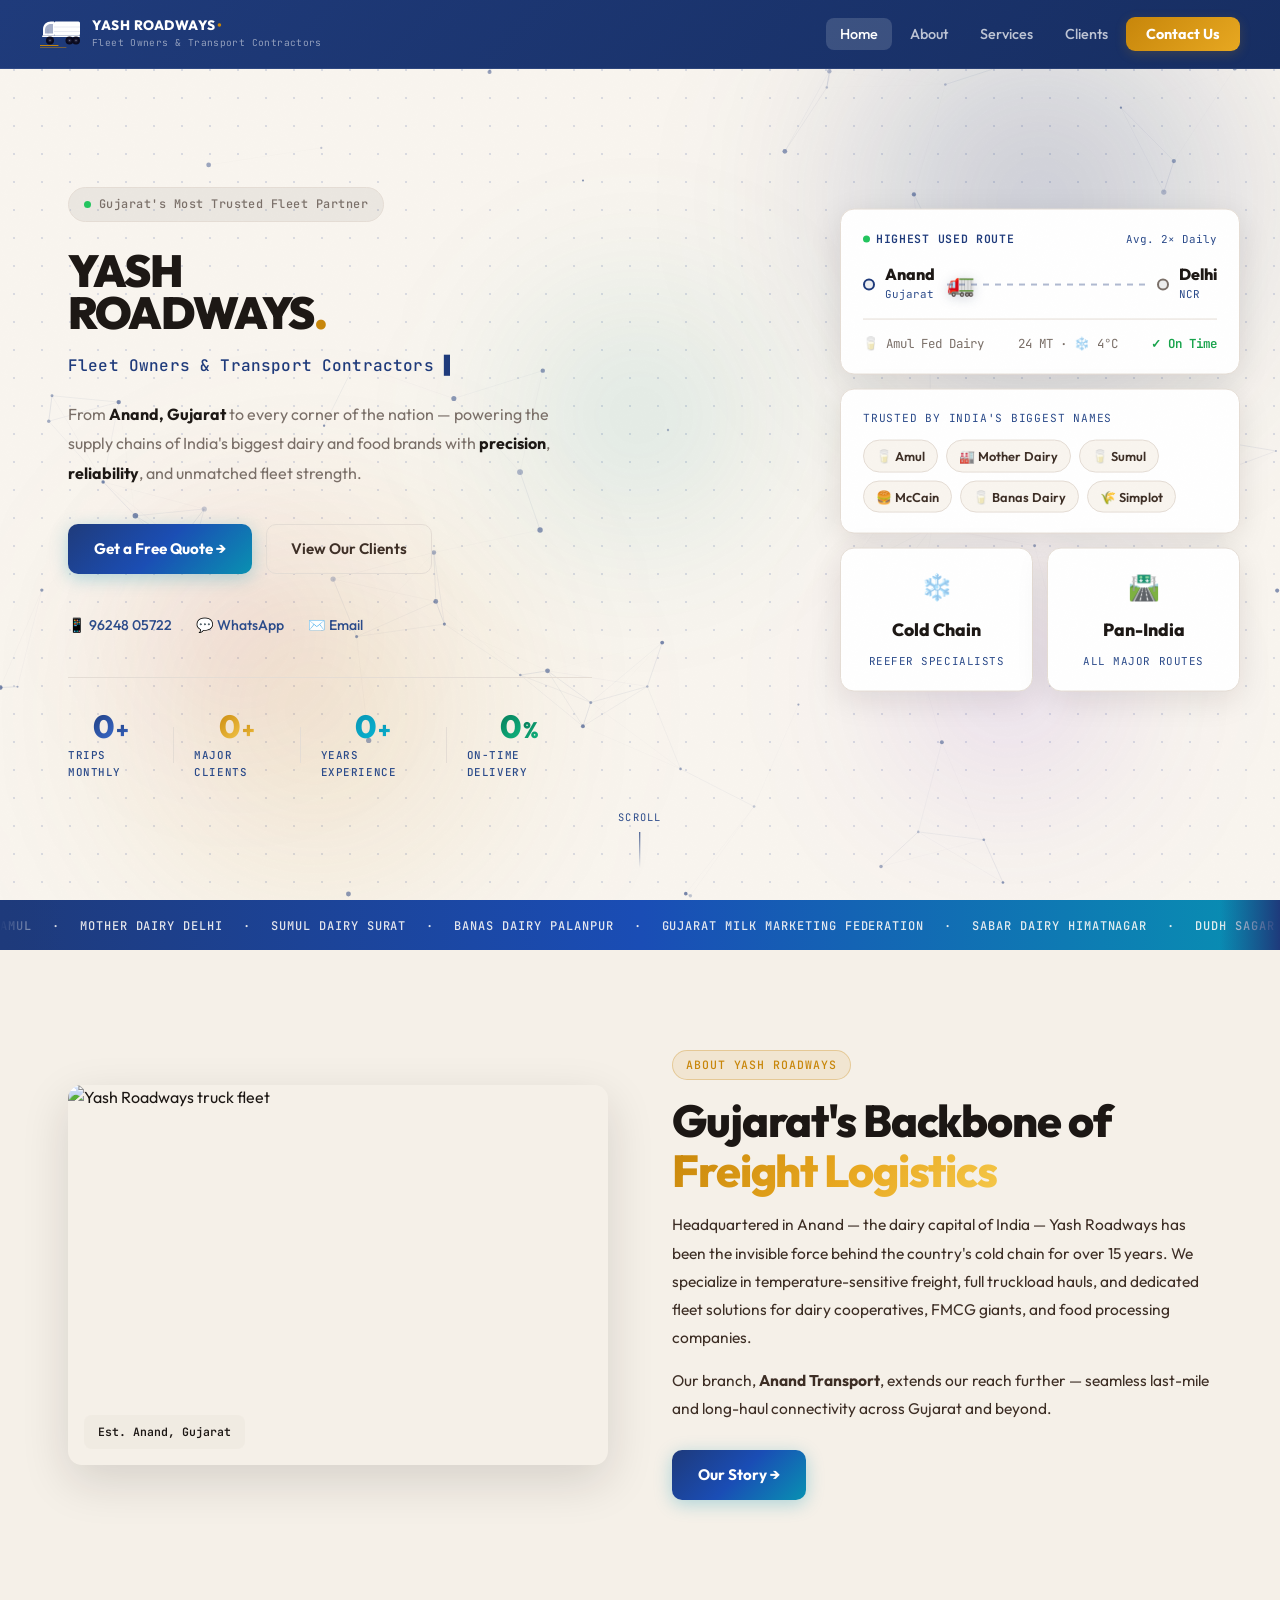
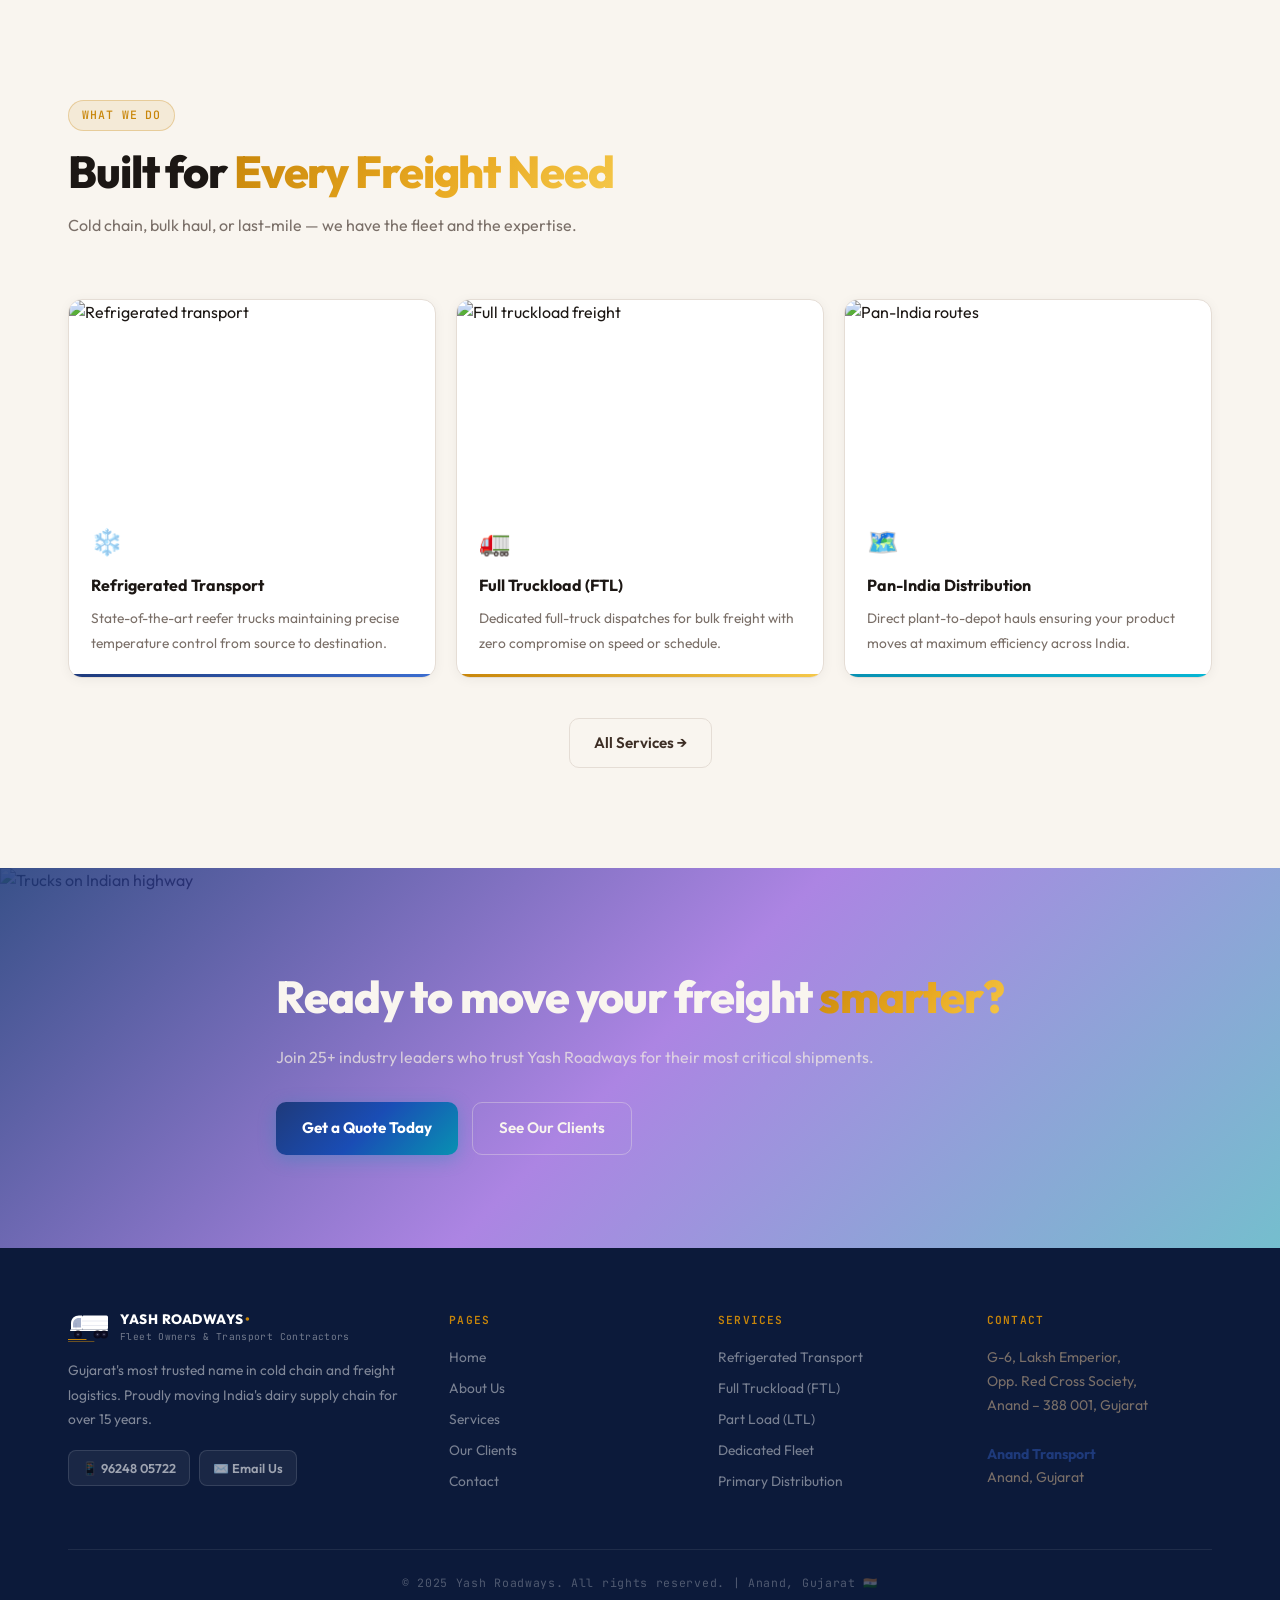
==== index.html @ b9d95066 "Restore animated truck route card, labeled as Highest Used Route Co-Authored-By: Claude Sonnet 4.6 <" ====
﻿<!DOCTYPE html>
<html lang="en">
<head>
  <meta charset="UTF-8" />
  <meta name="viewport" content="width=device-width, initial-scale=1.0" />
  <title>Yash Roadways – Fleet Owners & Transport Contractors</title>
  <meta name="description" content="Gujarat's most trusted fleet owners and transport contractors. Specialists in cold chain, dairy logistics, and pan-India freight." />
  <link rel="preconnect" href="https://fonts.googleapis.com" />
  <link rel="preconnect" href="https://fonts.gstatic.com" crossorigin />
  <link href="https://fonts.googleapis.com/css2?family=Outfit:wght@300;400;500;600;700;800;900&family=JetBrains+Mono:wght@400;500;600&display=swap" rel="stylesheet" />
  <link rel="stylesheet" href="style.css?v=3" />
</head>
<body>
  <!-- Cursor glow — follows mouse on all pages -->
  <div id="cursorGlow"></div>

  <!-- NAV -->
  <nav id="navbar">
    <div class="nav-inner">
      <a href="index.html" class="logo">
        <span class="logo-icon"><img src="logo.svg" alt="Yash Roadways" width="42" height="28" style="display:block;"></span>
        <div>
          <span class="logo-main">YASH ROADWAYS</span>
          <span class="logo-sub">Fleet Owners & Transport Contractors</span>
        </div>
      </a>
      <ul class="nav-links">
        <li><a href="index.html" class="active">Home</a></li>
        <li><a href="about.html">About</a></li>
        <li><a href="services.html">Services</a></li>
        <li><a href="clients.html">Clients</a></li>
        <li><a href="contact.html" class="nav-cta">Contact Us</a></li>
      </ul>
      <button class="hamburger" id="hamburger" aria-label="Menu">
        <span></span><span></span><span></span>
      </button>
    </div>
    <div class="mobile-menu" id="mobileMenu">
      <a href="index.html" class="active">Home</a>
      <a href="about.html">About</a>
      <a href="services.html">Services</a>
      <a href="clients.html">Clients</a>
      <a href="contact.html">Contact</a>
    </div>
  </nav>

  <!-- HERO -->
  <section id="home" class="hero">
    <div class="hero-bg">
      <div class="hero-aurora-3"></div>
      <div class="hero-aurora-4"></div>
      <div class="hero-aurora-5"></div>
    </div>

    <div class="hero-content">
      <div class="hero-badge">
        <span class="badge-dot"></span>
        Gujarat's Most Trusted Fleet Partner
      </div>
      <h1 class="hero-title">
        YASH<br />ROADWAYS<span class="hero-title-dot">.</span>
      </h1>
      <div class="hero-subtitle">
        <span id="typewriter"></span><span class="typewriter-cursor">▋</span>
      </div>
      <p class="hero-desc">
        From <strong>Anand, Gujarat</strong> to every corner of the nation —
        powering the supply chains of India's biggest dairy and food brands
        with <strong>precision</strong>, <strong>reliability</strong>,
        and unmatched fleet strength.
      </p>
      <div class="hero-actions">
        <a href="contact.html" class="btn-primary">Get a Free Quote →</a>
        <a href="clients.html" class="btn-ghost">View Our Clients</a>
      </div>
      <div class="hero-social">
        <a href="tel:+919624805722">📱 96248 05722</a>
        <a href="https://wa.me/919624805722">💬 WhatsApp</a>
        <a href="mailto:yashroadways4167@gmail.com">✉️ Email</a>
      </div>
      <div class="hero-stats">
        <div class="hstat">
          <div class="hstat-val"><span class="hstat-num" data-target="500">0</span><span>+</span></div>
          <span class="hstat-label">Trips Monthly</span>
        </div>
        <div class="hstat-divider"></div>
        <div class="hstat">
          <div class="hstat-val"><span class="hstat-num" data-target="25">0</span><span>+</span></div>
          <span class="hstat-label">Major Clients</span>
        </div>
        <div class="hstat-divider"></div>
        <div class="hstat">
          <div class="hstat-val"><span class="hstat-num" data-target="15">0</span><span>+</span></div>
          <span class="hstat-label">Years Experience</span>
        </div>
        <div class="hstat-divider"></div>
        <div class="hstat">
          <div class="hstat-val"><span class="hstat-num" data-target="100">0</span><span>%</span></div>
          <span class="hstat-label">On-Time Delivery</span>
        </div>
      </div>
    </div>

    <!-- Right: Dispatch card (the animated one) -->
    <div class="hero-visual">

      <!-- Highest used route with animated truck -->
      <div class="hv-card hv-route">
        <div class="hv-card-header">
          <span class="hv-live"><span class="hv-live-dot"></span> Highest Used Route</span>
          <span class="hv-time">Avg. 2× Daily</span>
        </div>
        <div class="hv-route-body">
          <div class="hv-city">
            <span class="hv-city-dot hv-dot-from"></span>
            <div>
              <strong>Anand</strong>
              <small>Gujarat</small>
            </div>
          </div>
          <div class="hv-route-line">
            <div class="hv-truck-anim">🚛</div>
            <div class="hv-dashes"></div>
          </div>
          <div class="hv-city hv-city-right">
            <span class="hv-city-dot hv-dot-to"></span>
            <div>
              <strong>Delhi</strong>
              <small>NCR</small>
            </div>
          </div>
        </div>
        <div class="hv-route-meta">
          <span>🥛 Amul Fed Dairy</span>
          <span>24 MT · ❄️ 4°C</span>
          <span class="hv-ontime">✓ On Time</span>
        </div>
      </div>

      <!-- Client trust strip -->
      <div class="hv-card hv-clients-strip">
        <p class="hv-strip-label">Trusted by India's biggest names</p>
        <div class="hv-logos">
          <div class="hv-logo-pill">🥛 Amul</div>
          <div class="hv-logo-pill">🏭 Mother Dairy</div>
          <div class="hv-logo-pill">🥛 Sumul</div>
          <div class="hv-logo-pill">🍔 McCain</div>
          <div class="hv-logo-pill">🥛 Banas Dairy</div>
          <div class="hv-logo-pill">🌾 Simplot</div>
        </div>
      </div>

      <!-- Two mini stat cards -->
      <div class="hv-mini-cards">
        <div class="hv-card hv-mini">
          <span class="hv-mini-icon">❄️</span>
          <strong>Cold Chain</strong>
          <small>Reefer specialists</small>
        </div>
        <div class="hv-card hv-mini">
          <span class="hv-mini-icon">🛣️</span>
          <strong>Pan-India</strong>
          <small>All major routes</small>
        </div>
      </div>

    </div>

    <div class="scroll-indicator">
      <span class="scroll-label">scroll</span>
      <div class="scroll-line"></div>
    </div>
  </section>

  <!-- MARQUEE -->
  <div class="marquee-band">
    <div class="marquee-track">
      <span>Amul</span><span>·</span><span>Mother Dairy Delhi</span><span>·</span>
      <span>Sumul Dairy Surat</span><span>·</span><span>Banas Dairy Palanpur</span><span>·</span>
      <span>Gujarat Milk Marketing Federation</span><span>·</span><span>Sabar Dairy Himatnagar</span><span>·</span>
      <span>Dudh Sagar Dairy Mehsana</span><span>·</span><span>Sarhad Dairy Kutch</span><span>·</span>
      <span>Vasudhara Dairy Valsad</span><span>·</span><span>Uttam Dairy Ahmedabad</span><span>·</span>
      <span>McCain Foods</span><span>·</span><span>Simplot</span><span>·</span>
      <span>Amul</span><span>·</span><span>Mother Dairy Delhi</span><span>·</span>
      <span>Sumul Dairy Surat</span><span>·</span><span>Banas Dairy Palanpur</span><span>·</span>
      <span>Gujarat Milk Marketing Federation</span><span>·</span><span>Sabar Dairy Himatnagar</span><span>·</span>
      <span>Dudh Sagar Dairy Mehsana</span><span>·</span><span>Sarhad Dairy Kutch</span><span>·</span>
      <span>Vasudhara Dairy Valsad</span><span>·</span><span>Uttam Dairy Ahmedabad</span><span>·</span>
      <span>McCain Foods</span><span>·</span><span>Simplot</span><span>·</span>
    </div>
  </div>

  <!-- ABOUT TEASER -->
  <section class="section home-about">
    <div class="container">
      <div class="ha-grid">
        <div class="ha-photo reveal">
          <img src="https://images.unsplash.com/photo-1519003722824-194d4455a60c?auto=format&fit=crop&w=700&q=80" alt="Yash Roadways truck fleet" />
          <div class="ha-photo-tag">Est. Anand, Gujarat</div>
        </div>
        <div class="ha-text reveal">
          <div class="section-tag">About Yash Roadways</div>
          <h2 class="section-title">Gujarat's Backbone of <span class="gradient-text">Freight Logistics</span></h2>
          <p>Headquartered in Anand — the dairy capital of India — Yash Roadways has been the invisible force behind the country's cold chain for over 15 years. We specialize in temperature-sensitive freight, full truckload hauls, and dedicated fleet solutions for dairy cooperatives, FMCG giants, and food processing companies.</p>
          <p style="margin-top:14px;">Our branch, <strong>Anand Transport</strong>, extends our reach further — seamless last-mile and long-haul connectivity across Gujarat and beyond.</p>
          <a href="about.html" class="btn-primary" style="margin-top:28px;display:inline-flex;">Our Story →</a>
        </div>
      </div>
    </div>
  </section>

  <!-- SERVICES TEASER -->
  <section class="section home-services">
    <div class="container">
      <div class="section-header reveal">
        <div class="section-tag">What We Do</div>
        <h2 class="section-title">Built for <span class="gradient-text">Every Freight Need</span></h2>
        <p class="section-subtitle">Cold chain, bulk haul, or last-mile — we have the fleet and the expertise.</p>
      </div>
      <div class="hs-grid">
        <div class="hs-card reveal">
          <div class="hs-photo">
            <img src="https://images.unsplash.com/photo-1586528116311-ad8dd3c8310d?auto=format&fit=crop&w=600&q=80" alt="Refrigerated transport" />
          </div>
          <div class="hs-body">
            <span class="hs-icon">❄️</span>
            <h3>Refrigerated Transport</h3>
            <p>State-of-the-art reefer trucks maintaining precise temperature control from source to destination.</p>
          </div>
        </div>
        <div class="hs-card reveal">
          <div class="hs-photo">
            <img src="https://images.unsplash.com/photo-1519003722824-194d4455a60c?auto=format&fit=crop&w=600&q=80" alt="Full truckload freight" />
          </div>
          <div class="hs-body">
            <span class="hs-icon">🚛</span>
            <h3>Full Truckload (FTL)</h3>
            <p>Dedicated full-truck dispatches for bulk freight with zero compromise on speed or schedule.</p>
          </div>
        </div>
        <div class="hs-card reveal">
          <div class="hs-photo">
            <img src="https://images.unsplash.com/photo-1532996122724-e3c9b91c79aa?auto=format&fit=crop&w=600&q=80" alt="Pan-India routes" />
          </div>
          <div class="hs-body">
            <span class="hs-icon">🗺️</span>
            <h3>Pan-India Distribution</h3>
            <p>Direct plant-to-depot hauls ensuring your product moves at maximum efficiency across India.</p>
          </div>
        </div>
      </div>
      <div style="text-align:center;margin-top:40px;">
        <a href="services.html" class="btn-ghost">All Services →</a>
      </div>
    </div>
  </section>

  <!-- CTA BANNER -->
  <section class="cta-banner">
    <div class="cta-photo">
      <img src="https://images.unsplash.com/photo-1601584115197-04ecc0da31d7?auto=format&fit=crop&w=1400&q=80" alt="Trucks on Indian highway" />
      <div class="cta-overlay"></div>
    </div>
    <div class="cta-content container">
      <h2>Ready to move your freight <span class="gradient-text">smarter?</span></h2>
      <p>Join 25+ industry leaders who trust Yash Roadways for their most critical shipments.</p>
      <div class="cta-actions">
        <a href="contact.html" class="btn-primary">Get a Quote Today</a>
        <a href="clients.html" class="btn-ghost-light">See Our Clients</a>
      </div>
    </div>
  </section>

  <!-- FOOTER -->
  <footer class="footer">
    <div class="container">
      <div class="footer-grid">
        <div class="footer-brand">
          <div class="footer-logo">
            <span><img src="logo.svg" alt="Yash Roadways" width="42" height="28" style="display:block;"></span>
            <div>
              <span class="logo-main">YASH ROADWAYS</span>
              <span class="logo-sub">Fleet Owners & Transport Contractors</span>
            </div>
          </div>
          <p>Gujarat's most trusted name in cold chain and freight logistics. Proudly moving India's dairy supply chain for over 15 years.</p>
          <div class="footer-contact-chips">
            <a href="tel:+919624805722">📱 96248 05722</a>
            <a href="mailto:yashroadways4167@gmail.com">✉️ Email Us</a>
          </div>
        </div>
        <div class="footer-links">
          <h4>Pages</h4>
          <a href="index.html">Home</a>
          <a href="about.html">About Us</a>
          <a href="services.html">Services</a>
          <a href="clients.html">Our Clients</a>
          <a href="contact.html">Contact</a>
        </div>
        <div class="footer-links">
          <h4>Services</h4>
          <a href="services.html">Refrigerated Transport</a>
          <a href="services.html">Full Truckload (FTL)</a>
          <a href="services.html">Part Load (LTL)</a>
          <a href="services.html">Dedicated Fleet</a>
          <a href="services.html">Primary Distribution</a>
        </div>
        <div class="footer-links">
          <h4>Contact</h4>
          <p style="color:var(--text-3);font-size:0.88rem;line-height:1.7;">G-6, Laksh Emperior,<br />Opp. Red Cross Society,<br />Anand – 388 001, Gujarat</p>
          <br />
          <p style="color:var(--text-3);font-size:0.88rem;"><strong style="color:var(--accent);">Anand Transport</strong><br />Anand, Gujarat</p>
        </div>
      </div>
      <div class="footer-bottom">
        <p>© 2025 Yash Roadways. All rights reserved. | Anand, Gujarat 🇮🇳</p>
      </div>
    </div>
  </footer>

  <script src="app.js"></script>
</body>
</html>
---- style.css ----
/* ═══════════════════════════════════════════
   YASH ROADWAYS — Dev Shah / Claude Aesthetic
   Cream bg · Warm dark text · Terracotta accent
   ═══════════════════════════════════════════ */

@import url('https://fonts.googleapis.com/css2?family=Outfit:wght@300;400;500;600;700;800;900&family=JetBrains+Mono:wght@400;500;600&display=swap');

*, *::before, *::after { box-sizing: border-box; margin: 0; padding: 0; }

:root {
  /* ── Exact portfolio colors ── */
  --bg:        #F9F5EF;
  --bg-2:      #F0EAE2;
  --bg-3:      #F5F0E8;
  --surface:   #FFFFFF;
  --surface-2: #F9F5EF;

  /* ── Dark warm text ── */
  --text:      #1C1714;
  --text-2:    #3d2e25;
  --text-3:    #7A6F68;
  --text-4:    #2A4A8A;

  /* ── Navy — primary ── */
  --accent:       #1E3A7B;
  --accent-light: #2E55B0;
  --accent-pale:  #4E78D8;
  --accent-glow:  rgba(13, 33, 72, 0.18);
  --accent-dim:   rgba(13, 33, 72, 0.07);
  --accent-mid:   rgba(13, 33, 72, 0.18);

  /* ── Premium gold ── */
  --gold:         #C8860A;
  --gold-light:   #E8A820;
  --gold-pale:    #F5C84A;
  --gold-glow:    rgba(200, 134, 10, 0.20);
  --gold-dim:     rgba(200, 134, 10, 0.10);

  /* ── Teal / cyan ── */
  --teal:         #0891B2;
  --teal-light:   #06B6D4;
  --teal-glow:    rgba(8, 145, 178, 0.20);

  /* ── Purple ── */
  --purple:       #6D28D9;
  --purple-light: #8B5CF6;
  --purple-glow:  rgba(109, 40, 217, 0.18);

  /* ── Emerald ── */
  --emerald:      #047857;
  --emerald-light:#10B981;
  --emerald-glow: rgba(4, 120, 87, 0.18);

  /* ── Rose ── */
  --rose:         #BE185D;
  --rose-light:   #EC4899;
  --rose-glow:    rgba(190, 24, 93, 0.18);

  /* ── Borders ── */
  --border:   #E5DDD5;
  --border-2: rgba(13, 33, 72, 0.15);

  /* ── Typography ── */
  --font-main: 'Outfit', sans-serif;
  --font-mono: 'JetBrains Mono', monospace;

  --radius:    14px;
  --radius-sm: 9px;
  --ease:      cubic-bezier(0.4, 0, 0.2, 1);
  --transition: 0.3s var(--ease);
}

html { scroll-behavior: smooth; }

body {
  font-family: var(--font-main);
  background: var(--bg);
  color: var(--text);
  overflow-x: hidden;
  line-height: 1.6;
}

/* Grain texture — exact portfolio opacity 0.022 */
body::after {
  content: '';
  position: fixed;
  inset: 0;
  pointer-events: none;
  z-index: 9999;
  opacity: 0.022;
  background-image: url("data:image/svg+xml,%3Csvg viewBox='0 0 200 200' xmlns='http://www.w3.org/2000/svg'%3E%3Cfilter id='n'%3E%3CfeTurbulence type='fractalNoise' baseFrequency='0.9' numOctaves='4' stitchTiles='stitch'/%3E%3C/filter%3E%3Crect width='100%25' height='100%25' filter='url(%23n)'/%3E%3C/svg%3E");
  background-size: 180px 180px;
}

::selection { background: rgba(27,61,140,0.15); color: #1B3D8C; }

body > * { position: relative; z-index: 1; }

a { text-decoration: none; color: inherit; }

.container { max-width: 1200px; margin: 0 auto; padding: 0 28px; }
.section { padding: 100px 0; }

.gradient-text {
  background: linear-gradient(135deg, var(--gold) 0%, var(--gold-light) 55%, var(--gold-pale) 100%);
  -webkit-background-clip: text;
  -webkit-text-fill-color: transparent;
  background-clip: text;
}

/* ─── CURSOR SPOTLIGHT ─── */
#cursorGlow {
  pointer-events: none;
  position: fixed;
  inset: 0;
  z-index: 999;
  background: radial-gradient(
    circle 160px at var(--cx, -9999px) var(--cy, -9999px),
    rgba(30, 58, 123, 0.10) 0%,
    transparent 100%
  );
}

/* ─── TYPEWRITER cursor blink ─── */
.typewriter-cursor {
  font-size: 1rem;
  color: var(--accent);
  animation: blink 1s step-end infinite;
  margin-left: 2px;
}

@keyframes blink {
  0%,100% { opacity: 1; }
  50%      { opacity: 0; }
}

/* ─── SCROLLBAR ─── */
::-webkit-scrollbar { width: 5px; }
::-webkit-scrollbar-track { background: var(--bg-2); }
::-webkit-scrollbar-thumb { background: var(--accent); border-radius: 3px; }

/* ═══════════════════════ NAV ═══════════════════════ */
#navbar {
  position: fixed;
  top: 0; left: 0; right: 0;
  z-index: 1000;
  padding: 0 28px;
  transition: var(--transition);
  background: linear-gradient(135deg, #1E3A7B 0%, #162D62 100%);
  border-bottom: 1px solid rgba(255,255,255,0.08);
}

#navbar.scrolled {
  background: linear-gradient(135deg, rgba(30,58,123,0.97) 0%, rgba(22,45,98,0.97) 100%);
  backdrop-filter: blur(20px);
  -webkit-backdrop-filter: blur(20px);
  box-shadow: 0 4px 24px rgba(0,0,0,0.20);
}

.nav-inner {
  max-width: 1200px;
  margin: 0 auto;
  display: flex;
  align-items: center;
  justify-content: space-between;
  height: 68px;
}

.logo { display: flex; align-items: center; gap: 10px; }

.logo-icon { font-size: 1.6rem; }

.logo-main {
  display: block;
  font-size: 0.85rem;
  font-weight: 800;
  letter-spacing: 0.04em;
  color: #ffffff;
  line-height: 1.1;
}

/* Gold dot accent */
.logo-main::after {
  content: '•';
  color: var(--gold);
  margin-left: 2px;
}

.logo-sub {
  display: block;
  font-family: var(--font-mono);
  font-size: 0.6rem;
  color: rgba(255,255,255,0.52);
  font-weight: 400;
  letter-spacing: 0.04em;
  margin-top: 2px;
}

.nav-links { display: flex; align-items: center; gap: 4px; list-style: none; }

.nav-links a {
  padding: 7px 14px;
  border-radius: 8px;
  font-size: 0.9rem;
  font-weight: 500;
  color: rgba(255,255,255,0.72);
  transition: var(--transition);
}

.nav-links a:hover { color: #ffffff; background: rgba(255,255,255,0.10); }

.nav-cta {
  background: linear-gradient(135deg, var(--gold), var(--gold-light)) !important;
  color: #ffffff !important;
  font-weight: 700 !important;
  padding: 8px 20px !important;
  border-radius: 9px !important;
  box-shadow: 0 3px 12px var(--gold-glow) !important;
}

.nav-cta:hover {
  background: linear-gradient(135deg, var(--gold-light), var(--gold-pale)) !important;
  transform: translateY(-1px);
  box-shadow: 0 6px 20px var(--gold-glow) !important;
}

.hamburger {
  display: none;
  flex-direction: column;
  gap: 5px;
  cursor: pointer;
  background: none;
  border: none;
  padding: 4px;
}

.hamburger span { width: 22px; height: 2px; background: rgba(255,255,255,0.85); border-radius: 2px; transition: var(--transition); }

.mobile-menu {
  display: none;
  flex-direction: column;
  background: var(--surface);
  border-top: 1px solid var(--border);
  padding: 10px 0;
}

.mobile-menu a {
  padding: 12px 28px;
  font-size: 0.95rem;
  color: var(--text-2);
  transition: var(--transition);
  border-left: 3px solid transparent;
}

.mobile-menu a:hover { color: var(--accent); border-left-color: var(--accent); background: var(--accent-dim); }
.mobile-menu.open { display: flex; }

/* ═══════════════════════ HERO ═══════════════════════ */
.hero {
  position: relative;
  min-height: 100vh;
  display: flex;
  align-items: center;
  overflow: hidden;
  padding-top: 68px;
  /* Exact portfolio dot grid */
  background-color: #F9F5EF;
  background-image: radial-gradient(rgba(27,61,140,0.14) 1.5px, transparent 1.5px);
  background-size: 28px 28px;
}

.hero-bg {
  position: absolute;
  inset: 0;
  z-index: 0;
  overflow: hidden;
}

/* Aurora blob 1 */
.hero-bg::before {
  content: '';
  position: absolute;
  top: -100px; right: -60px;
  width: 600px; height: 600px;
  border-radius: 50%;
  background: radial-gradient(circle, rgba(30,58,123,0.28) 0%, transparent 65%);
  filter: blur(80px);
  animation: aurora1 22s ease-in-out infinite;
}

/* Aurora blob 2 */
.hero-bg::after {
  content: '';
  position: absolute;
  bottom: -60px; left: 5%;
  width: 500px; height: 500px;
  border-radius: 50%;
  background: radial-gradient(circle, rgba(200,134,10,0.22) 0%, transparent 65%);
  filter: blur(100px);
  animation: aurora2 28s ease-in-out infinite;
}

/* Aurora blob 3 (extra div injected by JS, or use sibling) */
.hero-aurora-3 {
  position: absolute;
  top: 25%; left: 35%;
  width: 380px; height: 380px;
  border-radius: 50%;
  background: radial-gradient(circle, rgba(13,148,136,0.16) 0%, transparent 65%);
  filter: blur(70px);
  animation: aurora3 18s ease-in-out infinite;
  pointer-events: none;
}

/* Aurora blob 4 — purple */
.hero-aurora-4 {
  position: absolute;
  bottom: 5%; right: 8%;
  width: 340px; height: 340px;
  border-radius: 50%;
  background: radial-gradient(circle, rgba(109,40,217,0.18) 0%, transparent 65%);
  filter: blur(80px);
  animation: aurora2 24s ease-in-out infinite reverse;
  pointer-events: none;
}

/* Aurora blob 5 — rose */
.hero-aurora-5 {
  position: absolute;
  top: 55%; left: 8%;
  width: 280px; height: 280px;
  border-radius: 50%;
  background: radial-gradient(circle, rgba(190,24,93,0.14) 0%, transparent 65%);
  filter: blur(70px);
  animation: aurora1 32s ease-in-out infinite alternate;
  pointer-events: none;
}

/* symbolFloat for floating transport chars */
@keyframes symbolFloat {
  0%   { opacity: 0; transform: translateY(0px); }
  10%  { opacity: var(--sym-opacity, 0.10); }
  90%  { opacity: var(--sym-opacity, 0.10); }
  100% { opacity: 0; transform: translateY(-90px); }
}

@keyframes aurora1 {
  0%,100% { transform: translate(0,0) scale(1); }
  33%     { transform: translate(-40px,30px) scale(1.08); }
  66%     { transform: translate(30px,-20px) scale(0.96); }
}
@keyframes aurora2 {
  0%,100% { transform: translate(0,0) scale(1.04); }
  33%     { transform: translate(50px,-35px) scale(1); }
  66%     { transform: translate(-30px,40px) scale(1.1); }
}
@keyframes aurora3 {
  0%,100% { transform: translate(0,0) scale(0.98); }
  50%     { transform: translate(-25px,-30px) scale(1.06); }
}

.hero-scatter, .hero-lines { display: none; }

/* ─── HERO CONTENT ─── */
.hero-content {
  position: relative;
  z-index: 2;
  max-width: 580px;
  padding: 80px 28px;
  margin-left: calc((100vw - 1200px) / 2);
}

@media (max-width: 1260px) { .hero-content { margin-left: 28px; } }

.hero-badge {
  display: inline-flex;
  align-items: center;
  gap: 8px;
  background: rgba(28,23,20,0.06);
  border: 1px solid var(--border);
  color: var(--text-3);
  padding: 7px 15px;
  border-radius: 100px;
  font-family: var(--font-mono);
  font-size: 0.74rem;
  font-weight: 500;
  margin-bottom: 28px;
  letter-spacing: 0.04em;
}

.badge-dot {
  width: 7px; height: 7px;
  background: #22c55e;
  border-radius: 50%;
  animation: pulse 2.2s ease-in-out infinite;
  flex-shrink: 0;
}

@keyframes pulse {
  0%,100% { opacity: 1; transform: scale(1); }
  50%      { opacity: 0.4; transform: scale(1.5); }
}

/* The massive Dev Shah-style heading */
.hero-title {
  font-family: var(--font-main);
  font-size: clamp(1.8rem, 3.5vw, 3.2rem);
  font-weight: 900;
  line-height: 0.95;
  letter-spacing: -0.04em;
  margin-bottom: 0;
  color: var(--text);
}

/* The terracotta dot after the name — like "Dev Shah." */
.hero-title-dot {
  color: var(--gold);
  display: inline;
}

.hero-subtitle {
  display: flex;
  align-items: center;
  gap: 8px;
  margin: 18px 0 22px;
  font-family: var(--font-mono);
  font-size: 1rem;
  font-weight: 500;
  color: var(--accent);
  letter-spacing: 0.01em;
}

.hero-subtitle-prefix {
  color: var(--text-4);
  font-weight: 400;
}

.hero-desc {
  font-size: 1rem;
  color: var(--text-3);
  max-width: 500px;
  line-height: 1.82;
  margin-bottom: 36px;
}

.hero-desc strong { color: var(--text); font-weight: 700; }

.hero-actions {
  display: flex;
  gap: 14px;
  flex-wrap: wrap;
  margin-bottom: 40px;
}

/* ─── BUTTONS ─── */
.btn-primary {
  display: inline-flex;
  align-items: center;
  gap: 8px;
  background: linear-gradient(135deg, #1E3A7B 0%, #1A4DB5 50%, #0891B2 100%);
  color: white;
  padding: 13px 26px;
  border-radius: 10px;
  font-family: var(--font-main);
  font-size: 0.95rem;
  font-weight: 700;
  transition: var(--transition);
  border: none;
  cursor: pointer;
  box-shadow: 0 4px 18px rgba(8,145,178,0.30);
}

.btn-primary:hover {
  background: linear-gradient(135deg, #1A4DB5 0%, #0891B2 50%, #06B6D4 100%);
  transform: translateY(-2px);
  box-shadow: 0 12px 32px rgba(8,145,178,0.45);
}

.btn-ghost {
  display: inline-flex;
  align-items: center;
  gap: 8px;
  background: transparent;
  color: var(--text-2);
  padding: 12px 24px;
  border-radius: 10px;
  font-size: 0.95rem;
  font-weight: 600;
  transition: var(--transition);
  border: 1.5px solid var(--border);
}

.btn-ghost:hover {
  background: rgba(28,23,20,0.06);
  border-color: var(--text-3);
  color: var(--text);
}

/* Social-style links row — like Dev Shah's GitHub / LinkedIn / Email */
.hero-social {
  display: flex;
  align-items: center;
  gap: 24px;
  flex-wrap: wrap;
}

.hero-social a {
  display: flex;
  align-items: center;
  gap: 6px;
  font-size: 0.88rem;
  font-weight: 500;
  color: var(--text-4);
  transition: color 0.2s;
}

.hero-social a:hover { color: var(--accent); }

/* ─── HERO STATS ─── */
.hero-stats {
  display: flex;
  align-items: center;
  flex-wrap: nowrap;
  gap: 0;
  margin-top: 40px;
  padding-top: 32px;
  border-top: 1px solid var(--border);
}

.hstat { display: flex; flex-direction: column; align-items: center; padding: 0 20px; }
.hstat:first-child { padding-left: 0; }

.hstat-val {
  display: flex;
  align-items: baseline;
  gap: 2px;
  line-height: 1;
}

.hstat-num {
  font-family: var(--font-main);
  font-size: 2rem;
  font-weight: 800;
  color: var(--accent);
  line-height: 1;
}

.hstat-val > span:last-child {
  font-size: 1.4rem;
  font-weight: 800;
  color: var(--accent);
  line-height: 1;
}

/* ── Colorful stat numbers ── */
.hero-stats > :nth-child(1) .hstat-num,
.hero-stats > :nth-child(1) .hstat-val > span:last-child {
  background: linear-gradient(135deg, #1E3A7B, #3B6DD0);
  -webkit-background-clip: text; -webkit-text-fill-color: transparent; background-clip: text;
}
.hero-stats > :nth-child(3) .hstat-num,
.hero-stats > :nth-child(3) .hstat-val > span:last-child {
  background: linear-gradient(135deg, #C8860A, #F5C84A);
  -webkit-background-clip: text; -webkit-text-fill-color: transparent; background-clip: text;
}
.hero-stats > :nth-child(5) .hstat-num,
.hero-stats > :nth-child(5) .hstat-val > span:last-child {
  background: linear-gradient(135deg, #0891B2, #06B6D4);
  -webkit-background-clip: text; -webkit-text-fill-color: transparent; background-clip: text;
}
.hero-stats > :nth-child(7) .hstat-num,
.hero-stats > :nth-child(7) .hstat-val > span:last-child {
  background: linear-gradient(135deg, #047857, #10B981);
  -webkit-background-clip: text; -webkit-text-fill-color: transparent; background-clip: text;
}

.hstat-label {
  font-family: var(--font-mono);
  font-size: 0.68rem;
  color: var(--text-4);
  font-weight: 500;
  margin-top: 5px;
  letter-spacing: 0.05em;
  text-transform: uppercase;
}

.hstat-divider { width: 1px; height: 36px; background: var(--border); }


/* ─── HERO VISUAL PANEL (right side) ─── */
.hero-visual {
  position: absolute;
  right: calc((100vw - 1200px) / 2);
  top: 50%;
  transform: translateY(-50%);
  z-index: 3;
  width: 400px;
  display: flex;
  flex-direction: column;
  gap: 14px;
  animation: visualFloat 6s ease-in-out infinite;
}

@media (max-width: 1260px) { .hero-visual { right: 28px; } }
@media (max-width: 1100px) { .hero-visual { display: none; } }

@keyframes visualFloat {
  0%,100% { transform: translateY(-50%); }
  50%      { transform: translateY(calc(-50% - 10px)); }
}

/* Base card */
.hv-card {
  background: var(--surface);
  border: 1px solid var(--border);
  border-radius: var(--radius);
  padding: 20px 22px;
  box-shadow: 0 8px 32px rgba(28,23,20,0.10);
  transition: var(--transition);
}

.hv-card:hover {
  border-color: var(--accent-mid);
  box-shadow: 0 16px 48px rgba(28,23,20,0.14);
}

/* ── Live route card ── */
.hv-card-header {
  display: flex;
  justify-content: space-between;
  align-items: center;
  margin-bottom: 18px;
}

.hv-live {
  display: flex;
  align-items: center;
  gap: 6px;
  font-family: var(--font-mono);
  font-size: 0.72rem;
  font-weight: 600;
  color: var(--accent);
  text-transform: uppercase;
  letter-spacing: 0.06em;
}

.hv-live-dot {
  width: 7px; height: 7px;
  background: #22c55e;
  border-radius: 50%;
  animation: pulse 2s infinite;
}

.hv-time {
  font-family: var(--font-mono);
  font-size: 0.68rem;
  color: var(--text-4);
}

.hv-route-body {
  display: flex;
  align-items: center;
  gap: 12px;
  margin-bottom: 16px;
}

.hv-city {
  display: flex;
  align-items: center;
  gap: 10px;
  flex-shrink: 0;
}

.hv-city strong { display: block; font-size: 1rem; font-weight: 800; color: var(--text); line-height: 1.1; }
.hv-city small  { display: block; font-family: var(--font-mono); font-size: 0.68rem; color: var(--text-4); margin-top: 2px; }

.hv-city-dot {
  width: 12px; height: 12px;
  border-radius: 50%;
  border: 2px solid;
  flex-shrink: 0;
}

.hv-dot-from { border-color: var(--accent); background: var(--accent-dim); }
.hv-dot-to   { border-color: var(--text-3); background: rgba(28,23,20,0.08); }

.hv-route-line {
  flex: 1;
  position: relative;
  height: 32px;
  display: flex;
  align-items: center;
}

.hv-dashes {
  width: 100%;
  height: 2px;
  background: repeating-linear-gradient(
    90deg,
    var(--accent) 0px,
    var(--accent) 6px,
    transparent 6px,
    transparent 12px
  );
  opacity: 0.35;
}

.hv-truck-anim {
  position: absolute;
  font-size: 1.4rem;
  top: 50%;
  transform: translateY(-50%);
  animation: truckMove 4s ease-in-out infinite;
  filter: drop-shadow(0 2px 6px var(--accent-glow));
}

@keyframes truckMove {
  0%   { left: 0%; }
  100% { left: calc(100% - 24px); }
}

.hv-route-meta {
  display: flex;
  align-items: center;
  justify-content: space-between;
  padding-top: 14px;
  border-top: 1px solid var(--border);
  font-size: 0.78rem;
  color: var(--text-3);
  font-family: var(--font-mono);
}

.hv-ontime {
  color: #16a34a;
  font-weight: 600;
}

/* ── Today's Operations card ── */
.hv-ops-grid {
  display: grid;
  grid-template-columns: 1fr 1fr;
  gap: 12px;
  margin-bottom: 16px;
}

.hv-ops-stat {
  background: var(--bg);
  border: 1px solid var(--border);
  border-radius: 10px;
  padding: 12px 14px;
  display: flex;
  flex-direction: column;
  gap: 3px;
}

.hv-ops-cold {
  border-color: rgba(8,145,178,0.25);
  background: rgba(8,145,178,0.05);
}

.hv-ops-num {
  font-family: var(--font-main);
  font-size: 1.5rem;
  font-weight: 800;
  color: var(--accent);
  line-height: 1;
}

.hv-ops-cold .hv-ops-num { color: var(--teal); }

.hv-ops-num small {
  font-size: 0.75rem;
  font-weight: 600;
  opacity: 0.7;
}

.hv-ops-label {
  font-family: var(--font-mono);
  font-size: 0.65rem;
  color: var(--text-3);
  text-transform: uppercase;
  letter-spacing: 0.05em;
}

.hv-active-routes {
  display: flex;
  flex-direction: column;
  gap: 9px;
  padding-top: 14px;
  border-top: 1px solid var(--border);
}

.hv-ar-item {
  display: flex;
  align-items: center;
  gap: 9px;
  font-size: 0.82rem;
}

.hv-ar-dot {
  width: 8px; height: 8px;
  border-radius: 50%;
  flex-shrink: 0;
}

.hv-ar-route {
  flex: 1;
  color: var(--text-2);
  font-weight: 500;
}

.hv-ar-badge {
  font-family: var(--font-mono);
  font-size: 0.65rem;
  font-weight: 600;
  padding: 2px 8px;
  border-radius: 100px;
  letter-spacing: 0.04em;
}

.hv-badge-green { background: rgba(16,185,129,0.12); color: #059669; }
.hv-badge-blue  { background: rgba(59,109,208,0.12); color: #2E55B0; }
.hv-badge-gold  { background: rgba(200,134,10,0.12);  color: #C8860A; }

/* ── Client trust strip ── */
.hv-strip-label {
  font-family: var(--font-mono);
  font-size: 0.7rem;
  text-transform: uppercase;
  letter-spacing: 0.07em;
  color: var(--text-4);
  margin-bottom: 12px;
}

.hv-logos {
  display: flex;
  flex-wrap: wrap;
  gap: 8px;
}

.hv-logo-pill {
  background: var(--bg);
  border: 1px solid var(--border);
  border-radius: 100px;
  padding: 5px 12px;
  font-size: 0.8rem;
  font-weight: 600;
  color: var(--text-2);
  transition: var(--transition);
  white-space: nowrap;
}

.hv-logo-pill:hover {
  border-color: var(--accent);
  color: var(--accent);
  background: var(--accent-dim);
}

/* ── Mini stat cards ── */
.hv-mini-cards {
  display: grid;
  grid-template-columns: 1fr 1fr;
  gap: 14px;
}

.hv-mini {
  text-align: center;
  padding: 18px 14px;
}

.hv-mini-icon { font-size: 1.6rem; display: block; margin-bottom: 8px; }
.hv-mini strong { display: block; font-size: 1.1rem; font-weight: 800; color: var(--text); margin-bottom: 3px; }
.hv-mini small  { font-family: var(--font-mono); font-size: 0.68rem; color: var(--text-4); text-transform: uppercase; letter-spacing: 0.05em; }

/* ─── SCROLL INDICATOR ─── */
.scroll-indicator {
  position: absolute;
  bottom: 32px;
  left: 50%;
  transform: translateX(-50%);
  z-index: 2;
  display: flex;
  flex-direction: column;
  align-items: center;
  gap: 6px;
}

.scroll-label {
  font-family: var(--font-mono);
  font-size: 0.65rem;
  letter-spacing: 0.12em;
  color: var(--text-4);
  text-transform: uppercase;
}

.scroll-line {
  width: 1px;
  height: 36px;
  background: linear-gradient(to bottom, var(--accent), transparent);
  animation: scrollPulse 2s ease-in-out infinite;
}

@keyframes scrollPulse {
  0%,100% { opacity: 0.4; transform: scaleY(1); }
  50%      { opacity: 1; transform: scaleY(1.15); }
}

/* ═══════════════════════ MARQUEE BAND ═══════════════════════ */
.marquee-band {
  background: linear-gradient(90deg, #1E3A7B 0%, #1A4DB5 25%, #0891B2 50%, #6D28D9 75%, #1E3A7B 100%);
  background-size: 200% 100%;
  animation: marqueeGradient 8s linear infinite;
  padding: 12px 0;
  overflow: hidden;
  white-space: nowrap;
  position: relative;
}

@keyframes marqueeGradient {
  0%   { background-position: 0% 0; }
  100% { background-position: 200% 0; }
}

.marquee-band::before,
.marquee-band::after {
  content: '';
  position: absolute;
  top: 0; bottom: 0;
  width: 60px;
  z-index: 1;
}

.marquee-band::before { left: 0; background: linear-gradient(to right, #1E3A7B, transparent); }
.marquee-band::after  { right: 0; background: linear-gradient(to left, #1E3A7B, transparent); }

.marquee-track {
  display: inline-flex;
  gap: 20px;
  animation: marquee 28s linear infinite;
}

.marquee-track span {
  color: rgba(255,252,248,0.88);
  font-family: var(--font-mono);
  font-size: 0.75rem;
  font-weight: 500;
  letter-spacing: 0.08em;
  text-transform: uppercase;
}

@keyframes marquee {
  from { transform: translateX(0); }
  to   { transform: translateX(-50%); }
}

/* ═══════════════════════ SECTION COMMONS ═══════════════════════ */
.section-tag {
  display: inline-block;
  background: var(--gold-dim);
  border: 1px solid rgba(200, 134, 10, 0.30);
  color: var(--gold);
  padding: 5px 13px;
  border-radius: 100px;
  font-family: var(--font-mono);
  font-size: 0.72rem;
  font-weight: 500;
  letter-spacing: 0.08em;
  text-transform: uppercase;
  margin-bottom: 16px;
}

.section-title {
  font-family: var(--font-main);
  font-size: clamp(1.9rem, 3.5vw, 2.8rem);
  font-weight: 800;
  line-height: 1.12;
  letter-spacing: -0.025em;
  color: var(--text);
  margin-bottom: 14px;
}

.section-subtitle { font-size: 1rem; color: var(--text-3); max-width: 540px; line-height: 1.75; }
.section-header { margin-bottom: 60px; }

/* ═══════════════════════ ABOUT ═══════════════════════ */
.about-section { background: var(--bg-3); }

.about-grid {
  display: grid;
  grid-template-columns: 1fr 1fr;
  gap: 72px;
  align-items: center;
}

.about-visual {
  position: relative;
  height: 400px;
}

.about-card-main {
  position: absolute;
  top: 50%; left: 50%;
  transform: translate(-50%, -50%);
  background: var(--surface);
  border: 1px solid var(--border);
  border-radius: var(--radius);
  padding: 36px;
  text-align: center;
  width: 270px;
  z-index: 2;
  box-shadow: 0 8px 32px rgba(28,23,20,0.10);
  transition: var(--transition);
}

.about-card-main:hover {
  border-color: var(--accent);
  box-shadow: 0 16px 50px var(--accent-glow);
  transform: translate(-50%, -52%);
}

.about-icon-big { font-size: 2.8rem; margin-bottom: 12px; }

.about-card-main h3 { font-weight: 800; font-size: 1.05rem; margin-bottom: 4px; color: var(--text); }
.about-card-main p  { color: var(--text-4); font-size: 0.8rem; font-family: var(--font-mono); }

.about-branch-badge {
  display: inline-block;
  background: var(--accent-dim);
  border: 1px solid var(--accent);
  color: var(--accent);
  padding: 4px 12px;
  border-radius: 100px;
  font-size: 0.72rem;
  font-weight: 600;
  margin-top: 12px;
  font-family: var(--font-mono);
  letter-spacing: 0.04em;
}

.about-card-float {
  position: absolute;
  background: var(--surface);
  border: 1px solid var(--border);
  border-radius: var(--radius-sm);
  padding: 11px 15px;
  display: flex;
  align-items: center;
  gap: 8px;
  font-size: 0.82rem;
  font-weight: 600;
  white-space: nowrap;
  z-index: 3;
  color: var(--text-2);
  box-shadow: 0 4px 20px rgba(28,23,20,0.08);
  animation: floatCard 5.5s ease-in-out infinite;
}

.top-right   { top: 18px; right: 0; animation-delay: -2s; }
.bottom-left { bottom: 18px; left: 0; animation-delay: -4s; }

@keyframes floatCard {
  0%,100% { transform: translateY(0); }
  50%      { transform: translateY(-7px); }
}

.glow-ring {
  position: absolute;
  top: 50%; left: 50%;
  transform: translate(-50%,-50%);
  width: 300px; height: 300px;
  border-radius: 50%;
  border: 1px solid rgba(27,61,140,0.12);
  z-index: 1;
  animation: ringPulse 4.5s ease-in-out infinite;
}

.glow-ring::after {
  content: '';
  position: absolute;
  inset: 22px;
  border-radius: 50%;
  border: 1px solid rgba(27,61,140,0.06);
}

@keyframes ringPulse {
  0%,100% { transform: translate(-50%,-50%) scale(1); opacity: 0.5; }
  50%      { transform: translate(-50%,-50%) scale(1.05); opacity: 1; }
}

.about-desc { color: var(--text-2); margin-bottom: 14px; font-size: 0.97rem; line-height: 1.82; }
.about-highlights { margin-top: 28px; display: flex; flex-direction: column; gap: 12px; }

.highlight-item {
  display: flex;
  align-items: flex-start;
  gap: 14px;
  padding: 15px;
  background: var(--surface);
  border: 1px solid var(--border);
  border-radius: var(--radius-sm);
  transition: var(--transition);
}

.highlight-item:hover { border-color: var(--accent); }

.hi-icon { font-size: 1.4rem; flex-shrink: 0; }

.highlight-item strong { display: block; font-size: 0.9rem; font-weight: 700; margin-bottom: 2px; color: var(--text); }
.highlight-item span   { font-size: 0.82rem; color: var(--text-3); }

/* ═══════════════════════ SERVICES ═══════════════════════ */
.services-section { background: var(--bg); }

.services-grid {
  display: grid;
  grid-template-columns: repeat(3, 1fr);
  gap: 18px;
}

.service-card {
  background: var(--surface);
  border: 1px solid var(--border);
  border-radius: var(--radius);
  padding: 32px 26px;
  transition: var(--transition);
  position: relative;
  overflow: hidden;
  box-shadow: 0 2px 12px rgba(28,23,20,0.05);
}

.service-card::before {
  content: '';
  position: absolute;
  top: 0; left: 0; right: 0;
  height: 3px;
  transform: scaleX(1);
  transform-origin: left;
}

.service-card:hover {
  transform: translateY(-4px);
  box-shadow: 0 16px 40px rgba(28,23,20,0.14);
}

/* Unique color per service card */
.service-card:nth-child(1)::before { background: linear-gradient(90deg, #1E3A7B, #3B6DD0); }
.service-card:nth-child(2)::before { background: linear-gradient(90deg, #C8860A, #F5C84A); }
.service-card:nth-child(3)::before { background: linear-gradient(90deg, #0891B2, #06B6D4); }
.service-card:nth-child(4)::before { background: linear-gradient(90deg, #6D28D9, #8B5CF6); }
.service-card:nth-child(5)::before { background: linear-gradient(90deg, #047857, #10B981); }
.service-card:nth-child(6)::before { background: linear-gradient(90deg, #BE185D, #EC4899); }

.service-card:nth-child(1):hover { border-color: rgba(30,58,123,0.30);   box-shadow: 0 16px 40px rgba(30,58,123,0.18); }
.service-card:nth-child(2):hover { border-color: rgba(200,134,10,0.30); box-shadow: 0 16px 40px rgba(200,134,10,0.18); }
.service-card:nth-child(3):hover { border-color: rgba(8,145,178,0.30);  box-shadow: 0 16px 40px rgba(8,145,178,0.18); }
.service-card:nth-child(4):hover { border-color: rgba(109,40,217,0.30); box-shadow: 0 16px 40px rgba(109,40,217,0.18); }
.service-card:nth-child(5):hover { border-color: rgba(4,120,87,0.30);   box-shadow: 0 16px 40px rgba(4,120,87,0.18); }
.service-card:nth-child(6):hover { border-color: rgba(190,24,93,0.30);  box-shadow: 0 16px 40px rgba(190,24,93,0.18); }

.service-icon { font-size: 2rem; margin-bottom: 16px; display: block; }

.service-card h3 { font-size: 1rem; font-weight: 700; margin-bottom: 10px; color: var(--text); }

.service-card p { color: var(--text-3); font-size: 0.86rem; line-height: 1.78; margin-bottom: 18px; }

.service-tag {
  display: inline-block;
  background: var(--accent-dim);
  color: var(--accent);
  padding: 3px 11px;
  border-radius: 100px;
  font-family: var(--font-mono);
  font-size: 0.68rem;
  font-weight: 500;
  letter-spacing: 0.06em;
  text-transform: uppercase;
}

/* ═══════════════════════ CLIENTS ═══════════════════════ */
.clients-section { background: var(--bg-2); }

.clients-category { margin-bottom: 52px; }

.cat-title {
  display: flex;
  align-items: center;
  gap: 10px;
  font-size: 0.85rem;
  font-weight: 600;
  color: var(--text-4);
  margin-bottom: 24px;
  padding-bottom: 14px;
  border-bottom: 1px solid var(--border);
  font-family: var(--font-mono);
  letter-spacing: 0.06em;
  text-transform: uppercase;
}

.cat-icon { font-size: 1.2rem; }

.clients-grid {
  display: grid;
  grid-template-columns: repeat(auto-fill, minmax(170px, 1fr));
  gap: 12px;
}

.clients-grid-small {
  grid-template-columns: repeat(auto-fill, minmax(145px, 1fr));
}

.client-card {
  background: var(--surface);
  border: 1px solid var(--border);
  border-radius: var(--radius-sm);
  padding: 18px 14px;
  text-align: center;
  transition: var(--transition);
  box-shadow: 0 2px 8px rgba(28,23,20,0.04);
}

.client-card:hover {
  border-color: var(--accent);
  transform: translateY(-3px);
  box-shadow: 0 10px 28px rgba(28,23,20,0.10), 0 0 0 1px var(--accent-dim);
}

.client-logo { font-size: 1.8rem; margin-bottom: 9px; }

.client-card span { display: block; font-size: 0.82rem; font-weight: 700; color: var(--text); margin-bottom: 3px; line-height: 1.3; }

.client-card small { display: block; font-family: var(--font-mono); font-size: 0.68rem; color: var(--text-4); }

/* ═══════════════════════ WHY US ═══════════════════════ */
.whyus-section { background: var(--bg-3); }

.whyus-grid {
  display: grid;
  grid-template-columns: repeat(3, 1fr);
  gap: 18px;
}

.why-card {
  background: var(--surface);
  border: 1px solid var(--border);
  border-radius: var(--radius);
  padding: 28px 24px;
  position: relative;
  overflow: hidden;
  transition: var(--transition);
  box-shadow: 0 2px 12px rgba(28,23,20,0.05);
}

.why-card:hover {
  transform: translateY(-3px);
  box-shadow: 0 14px 36px rgba(28,23,20,0.10);
}

.why-num {
  font-family: var(--font-mono);
  font-size: 2.4rem;
  font-weight: 600;
  color: rgba(27,61,140,0.10);
  position: absolute;
  top: 14px; right: 18px;
  line-height: 1;
}

/* Colorful left border + accent per why-card */
.why-card:nth-child(1) { border-left: 3px solid #1E3A7B; }
.why-card:nth-child(2) { border-left: 3px solid #C8860A; }
.why-card:nth-child(3) { border-left: 3px solid #0891B2; }
.why-card:nth-child(4) { border-left: 3px solid #6D28D9; }
.why-card:nth-child(5) { border-left: 3px solid #047857; }
.why-card:nth-child(6) { border-left: 3px solid #BE185D; }

.why-card:nth-child(1) .why-num { color: rgba(30,58,123,0.13); }
.why-card:nth-child(2) .why-num { color: rgba(200,134,10,0.18); }
.why-card:nth-child(3) .why-num { color: rgba(8,145,178,0.18); }
.why-card:nth-child(4) .why-num { color: rgba(109,40,217,0.18); }
.why-card:nth-child(5) .why-num { color: rgba(4,120,87,0.18); }
.why-card:nth-child(6) .why-num { color: rgba(190,24,93,0.18); }

.why-icon { font-size: 1.7rem; margin-bottom: 14px; }
.why-card h3 { font-size: 0.97rem; font-weight: 700; margin-bottom: 8px; color: var(--text); }
.why-card p  { font-size: 0.85rem; color: var(--text-3); line-height: 1.75; }

/* ═══════════════════════ CONTACT ═══════════════════════ */
.contact-section { background: var(--bg); }

.contact-grid {
  display: grid;
  grid-template-columns: 1fr 1.4fr;
  gap: 52px;
  align-items: start;
}

.contact-info h3 { font-size: 1.25rem; font-weight: 700; margin-bottom: 26px; color: var(--text); }

.contact-item {
  display: flex;
  gap: 14px;
  margin-bottom: 12px;
  padding: 16px;
  background: var(--surface);
  border: 1px solid var(--border);
  border-radius: var(--radius-sm);
  transition: var(--transition);
}

.contact-item:hover { border-color: var(--accent); }

.c-icon { font-size: 1.3rem; flex-shrink: 0; }

.contact-item strong {
  display: block;
  font-family: var(--font-mono);
  font-size: 0.7rem;
  font-weight: 600;
  margin-bottom: 5px;
  color: var(--text-4);
  text-transform: uppercase;
  letter-spacing: 0.07em;
}

.contact-item p { font-size: 0.86rem; color: var(--text-2); line-height: 1.72; }
.contact-item a { color: var(--accent); transition: color 0.2s; }
.contact-item a:hover { color: var(--accent-light); }

.social-row { display: flex; gap: 10px; margin-top: 22px; }

.social-btn {
  flex: 1;
  text-align: center;
  padding: 11px;
  border-radius: var(--radius-sm);
  font-size: 0.87rem;
  font-weight: 700;
  background: var(--surface);
  border: 1px solid var(--border);
  color: var(--text-2);
  transition: var(--transition);
}

.social-btn:hover { border-color: var(--accent); color: var(--accent); }
.social-btn.whatsapp { color: #16a34a; }
.social-btn.whatsapp:hover { border-color: #16a34a; background: rgba(22,163,74,0.05); }

/* FORM */
.contact-form {
  background: var(--surface);
  border: 1px solid var(--border);
  border-radius: var(--radius);
  padding: 36px;
  box-shadow: 0 4px 24px rgba(28,23,20,0.07);
}

.form-row { display: grid; grid-template-columns: 1fr 1fr; gap: 14px; }
.form-group { margin-bottom: 18px; }

.form-group label {
  display: block;
  font-family: var(--font-mono);
  font-size: 0.7rem;
  font-weight: 500;
  color: var(--text-4);
  margin-bottom: 8px;
  letter-spacing: 0.07em;
  text-transform: uppercase;
}

.form-group input,
.form-group textarea {
  width: 100%;
  background: var(--bg);
  border: 1px solid var(--border);
  border-radius: 8px;
  padding: 11px 14px;
  color: var(--text);
  font-family: var(--font-main);
  font-size: 0.9rem;
  transition: var(--transition);
  outline: none;
  resize: vertical;
}

.form-group input:focus,
.form-group textarea:focus {
  border-color: var(--accent);
  box-shadow: 0 0 0 3px var(--accent-dim);
}

.form-group input::placeholder,
.form-group textarea::placeholder { color: var(--text-4); }

.btn-full { width: 100%; justify-content: center; font-size: 0.97rem; padding: 14px; }
.btn-arrow { font-size: 1.1rem; transition: transform 0.2s; }
.btn-primary:hover .btn-arrow { transform: translateX(4px); }

.form-note {
  margin-top: 11px;
  text-align: center;
  font-family: var(--font-mono);
  font-size: 0.7rem;
  color: var(--text-4);
}

/* ═══════════════════════ FOOTER ═══════════════════════ */
.footer {
  background: #0C1A3A;
  border-top: none;
  padding: 64px 0 28px;
}

.footer-grid {
  display: grid;
  grid-template-columns: 1.5fr 1fr 1fr 1fr;
  gap: 44px;
  margin-bottom: 48px;
}

.footer-brand .footer-logo {
  display: flex;
  align-items: center;
  gap: 10px;
  font-size: 1.3rem;
  margin-bottom: 14px;
}

.footer-brand p { font-size: 0.86rem; color: rgba(255,255,255,0.48); line-height: 1.78; margin-bottom: 18px; }

.footer .logo-main { color: #ffffff; }
.footer .logo-sub  { color: rgba(255,255,255,0.42); }

.footer-contact-chips { display: flex; gap: 9px; flex-wrap: wrap; }

.footer-contact-chips a {
  background: rgba(255,255,255,0.06);
  border: 1px solid rgba(255,255,255,0.12);
  color: rgba(255,255,255,0.58);
  padding: 7px 13px;
  border-radius: 8px;
  font-size: 0.8rem;
  font-weight: 600;
  transition: var(--transition);
}

.footer-contact-chips a:hover { border-color: var(--gold); color: var(--gold); }

.footer-links h4 {
  font-family: var(--font-mono);
  font-size: 0.7rem;
  font-weight: 600;
  text-transform: uppercase;
  letter-spacing: 0.1em;
  color: var(--gold);
  margin-bottom: 16px;
}

.footer-links a { display: block; font-size: 0.86rem; color: rgba(255,255,255,0.45); margin-bottom: 9px; transition: color 0.2s; }
.footer-links a:hover { color: #ffffff; }

.footer-bottom {
  border-top: 1px solid rgba(255,255,255,0.08);
  padding-top: 24px;
  text-align: center;
  color: rgba(255,255,255,0.28);
  font-family: var(--font-mono);
  font-size: 0.72rem;
  letter-spacing: 0.06em;
}

/* ═══════════════════════ REVEAL ═══════════════════════ */
.reveal {
  opacity: 0;
  transform: translateY(24px);
  transition: opacity 0.6s ease, transform 0.6s ease;
}

.reveal.visible { opacity: 1; transform: translateY(0); }

.reveal:nth-child(2) { transition-delay: 0.08s; }
.reveal:nth-child(3) { transition-delay: 0.16s; }
.reveal:nth-child(4) { transition-delay: 0.24s; }
.reveal:nth-child(5) { transition-delay: 0.32s; }
.reveal:nth-child(6) { transition-delay: 0.40s; }

/* ═══════════════════════ RESPONSIVE ═══════════════════════ */
@media (max-width: 1024px) {
  .services-grid { grid-template-columns: repeat(2, 1fr); }
  .whyus-grid    { grid-template-columns: repeat(2, 1fr); }
  .about-grid    { grid-template-columns: 1fr; gap: 44px; }
  .about-visual  { height: 300px; }
  .footer-grid   { grid-template-columns: 1fr 1fr; }
  .contact-grid  { grid-template-columns: 1fr; }
}

@media (max-width: 768px) {
  .section       { padding: 68px 0; }
  .nav-links     { display: none; }
  .hamburger     { display: flex; }
  .services-grid { grid-template-columns: 1fr; }
  .whyus-grid    { grid-template-columns: 1fr; }
  .clients-grid  { grid-template-columns: repeat(2, 1fr); }
  .form-row      { grid-template-columns: 1fr; }
  .footer-grid   { grid-template-columns: 1fr; }
  .contact-form  { padding: 22px; }
  .hero-content  { padding: 60px 24px 80px; }
}

@media (max-width: 480px) {
  .hero-title    { font-size: 3rem; }
  .hero-actions  { flex-direction: column; }
  .hstat-divider { display: none; }
  .social-row    { flex-direction: column; }
}

/* ═══════════════════════════════════════════
   MULTI-PAGE STYLES
   ═══════════════════════════════════════════ */

/* ─── Nav active link ─── */
.nav-links a.active {
  color: #ffffff;
  background: rgba(255,255,255,0.15);
}

.mobile-menu a.active {
  color: var(--accent);
  border-left-color: var(--accent);
  background: var(--accent-dim);
}

/* ─── Hero photo card (home right side) ─── */
.hero-photo-card {
  position: relative;
  border-radius: var(--radius);
  overflow: hidden;
  border: 1px solid var(--border);
  box-shadow: 0 20px 60px rgba(28,23,20,0.18);
}

.hero-truck-photo {
  width: 100%;
  height: 260px;
  object-fit: cover;
  display: block;
}

.hero-photo-badge {
  position: absolute;
  bottom: 14px;
  left: 14px;
  background: rgba(240,234,226,0.92);
  backdrop-filter: blur(10px);
  border: 1px solid var(--border);
  border-radius: 100px;
  padding: 6px 14px;
  font-family: var(--font-mono);
  font-size: 0.72rem;
  font-weight: 600;
  color: var(--text);
  display: flex;
  align-items: center;
  gap: 7px;
}

/* ─── Page hero banner ─── */
.page-hero {
  position: relative;
  height: 420px;
  display: flex;
  align-items: flex-end;
  overflow: hidden;
  margin-top: 68px;
}

.page-hero-short { height: 340px; }

.page-hero-photo {
  position: absolute;
  inset: 0;
}

.page-hero-photo img {
  width: 100%;
  height: 100%;
  object-fit: cover;
  object-position: center 40%;
}

.page-hero-overlay {
  position: absolute;
  inset: 0;
  background: linear-gradient(
    to bottom,
    rgba(28,23,20,0.3) 0%,
    rgba(28,23,20,0.75) 100%
  );
}

.page-hero-content {
  position: relative;
  z-index: 2;
  padding-bottom: 52px;
  color: var(--bg);
}

.page-hero-content h1 {
  font-family: var(--font-main);
  font-size: clamp(2.2rem, 5vw, 3.8rem);
  font-weight: 900;
  letter-spacing: -0.03em;
  line-height: 1.05;
  margin: 12px 0 10px;
  color: #f9f5ef;
}

.page-hero-content p {
  font-size: 1rem;
  color: rgba(240,234,226,0.8);
  font-weight: 400;
}

/* ─── Home About teaser ─── */
.home-about { background: var(--bg-3); }

.ha-grid {
  display: grid;
  grid-template-columns: 1fr 1fr;
  gap: 64px;
  align-items: center;
}

.ha-photo {
  position: relative;
  border-radius: var(--radius);
  overflow: hidden;
  box-shadow: 0 16px 48px rgba(28,23,20,0.14);
}

.ha-photo img {
  width: 100%;
  height: 380px;
  object-fit: cover;
  display: block;
  transition: transform 0.6s ease;
}

.ha-photo:hover img { transform: scale(1.03); }

.ha-photo-tag {
  position: absolute;
  bottom: 16px;
  left: 16px;
  background: rgba(240,234,226,0.9);
  backdrop-filter: blur(10px);
  border-radius: 8px;
  padding: 8px 14px;
  font-family: var(--font-mono);
  font-size: 0.72rem;
  font-weight: 600;
  color: var(--text);
}

.ha-text p { color: var(--text-2); line-height: 1.82; font-size: 0.97rem; }

/* ─── Home Services teaser ─── */
.home-services { background: var(--bg); }

.hs-grid {
  display: grid;
  grid-template-columns: repeat(3, 1fr);
  gap: 20px;
}

.hs-card {
  background: var(--surface);
  border: 1px solid var(--border);
  border-radius: var(--radius);
  overflow: hidden;
  transition: var(--transition);
  box-shadow: 0 2px 12px rgba(28,23,20,0.05);
  position: relative;
}

.hs-card::after {
  content: '';
  position: absolute;
  bottom: 0; left: 0; right: 0;
  height: 3px;
}

.hs-card:nth-child(1)::after { background: linear-gradient(90deg, #1E3A7B, #3B6DD0); }
.hs-card:nth-child(2)::after { background: linear-gradient(90deg, #C8860A, #F5C84A); }
.hs-card:nth-child(3)::after { background: linear-gradient(90deg, #0891B2, #06B6D4); }

.hs-card:hover {
  transform: translateY(-5px);
  box-shadow: 0 20px 48px rgba(28,23,20,0.14);
}

.hs-card:nth-child(1):hover { border-color: rgba(30,58,123,0.30);   box-shadow: 0 20px 48px rgba(30,58,123,0.18); }
.hs-card:nth-child(2):hover { border-color: rgba(200,134,10,0.30); box-shadow: 0 20px 48px rgba(200,134,10,0.18); }
.hs-card:nth-child(3):hover { border-color: rgba(8,145,178,0.30);  box-shadow: 0 20px 48px rgba(8,145,178,0.18); }

.hs-photo { overflow: hidden; height: 200px; }

.hs-photo img {
  width: 100%;
  height: 100%;
  object-fit: cover;
  transition: transform 0.5s ease;
}

.hs-card:hover .hs-photo img { transform: scale(1.06); }

.hs-body { padding: 22px; }
.hs-icon { font-size: 1.6rem; display: block; margin-bottom: 10px; }
.hs-body h3 { font-size: 1rem; font-weight: 700; margin-bottom: 8px; color: var(--text); }
.hs-body p  { font-size: 0.86rem; color: var(--text-3); line-height: 1.75; }

/* ─── CTA banner ─── */
.cta-banner {
  position: relative;
  height: 380px;
  display: flex;
  align-items: center;
  overflow: hidden;
}

.cta-photo {
  position: absolute;
  inset: 0;
}

.cta-photo img {
  width: 100%;
  height: 100%;
  object-fit: cover;
  object-position: center 50%;
}

.cta-overlay {
  position: absolute;
  inset: 0;
  background: linear-gradient(135deg, rgba(30,58,123,0.88) 0%, rgba(109,40,217,0.55) 50%, rgba(8,145,178,0.55) 100%);
}

.cta-content {
  position: relative;
  z-index: 2;
}

.cta-content h2 {
  font-family: var(--font-main);
  font-size: clamp(1.8rem, 3.5vw, 3rem);
  font-weight: 800;
  color: #f9f5ef;
  letter-spacing: -0.02em;
  margin-bottom: 12px;
}

.cta-content p {
  font-size: 1rem;
  color: rgba(240,234,226,0.75);
  margin-bottom: 32px;
}

.cta-actions { display: flex; gap: 14px; flex-wrap: wrap; }

.btn-ghost-light {
  display: inline-flex;
  align-items: center;
  gap: 8px;
  background: transparent;
  color: #f9f5ef;
  padding: 13px 26px;
  border-radius: 10px;
  font-size: 0.95rem;
  font-weight: 600;
  border: 1.5px solid rgba(240,234,226,0.35);
  transition: var(--transition);
}

.btn-ghost-light:hover {
  background: rgba(240,234,226,0.1);
  border-color: rgba(240,234,226,0.7);
}

/* ─── About page ─── */
.about-story-grid {
  display: grid;
  grid-template-columns: 1fr 1fr;
  gap: 72px;
  align-items: center;
}

.about-story-photo {
  position: relative;
  border-radius: var(--radius);
  overflow: hidden;
  box-shadow: 0 16px 48px rgba(28,23,20,0.14);
}

.about-story-photo img {
  width: 100%;
  height: 420px;
  object-fit: cover;
  display: block;
}

.asp-badge {
  position: absolute;
  bottom: 16px;
  left: 16px;
  background: rgba(240,234,226,0.92);
  backdrop-filter: blur(10px);
  border-radius: 10px;
  padding: 10px 16px;
}

.asp-badge strong { display: block; font-size: 0.9rem; font-weight: 800; color: var(--text); }
.asp-badge span   { display: block; font-family: var(--font-mono); font-size: 0.68rem; color: var(--text-4); margin-top: 2px; }

.values-grid {
  display: grid;
  grid-template-columns: repeat(2, 1fr);
  gap: 20px;
}

.value-card {
  background: var(--surface);
  border: 1px solid var(--border);
  border-radius: var(--radius);
  padding: 32px 28px;
  position: relative;
  transition: var(--transition);
}

.value-card:hover { border-color: var(--accent-mid); transform: translateY(-3px); box-shadow: 0 12px 32px rgba(28,23,20,0.08); }

.value-num {
  font-family: var(--font-mono);
  font-size: 2.5rem;
  font-weight: 700;
  color: rgba(27,61,140,0.08);
  position: absolute;
  top: 14px; right: 18px;
  line-height: 1;
}

.value-card h3 { font-size: 1.1rem; font-weight: 800; margin-bottom: 10px; color: var(--accent); }
.value-card p  { font-size: 0.88rem; color: var(--text-2); line-height: 1.78; }

.fleet-grid {
  display: grid;
  grid-template-columns: 1.2fr 1fr;
  gap: 18px;
  align-items: stretch;
}

.fleet-photo-col { display: flex; flex-direction: column; gap: 18px; }

.fleet-photo {
  position: relative;
  border-radius: var(--radius);
  overflow: hidden;
  box-shadow: 0 8px 28px rgba(28,23,20,0.10);
  flex: 1;
}

.fleet-photo img {
  width: 100%;
  height: 100%;
  min-height: 200px;
  object-fit: cover;
  display: block;
  transition: transform 0.5s ease;
}

.fleet-photo:hover img { transform: scale(1.04); }

.fleet-label {
  position: absolute;
  bottom: 12px;
  left: 12px;
  background: rgba(240,234,226,0.9);
  backdrop-filter: blur(8px);
  border-radius: 8px;
  padding: 6px 12px;
  font-family: var(--font-mono);
  font-size: 0.7rem;
  font-weight: 600;
  color: var(--text);
}

.branch-grid {
  display: grid;
  grid-template-columns: 1fr 1fr;
  gap: 64px;
  align-items: center;
}

.branch-card {
  background: var(--surface);
  border: 1px solid var(--border-2);
  border-radius: var(--radius);
  padding: 32px;
  box-shadow: 0 8px 28px rgba(28,23,20,0.08);
}

.bc-icon { font-size: 2rem; margin-bottom: 8px; display: block; }
.branch-card h3 { font-size: 1.1rem; font-weight: 800; color: var(--text); margin-bottom: 6px; }
.branch-card p  { font-size: 0.88rem; color: var(--text-3); line-height: 1.75; }

.bc-divider { height: 1px; background: var(--border); margin: 24px 0; }

.bc-contacts { margin-top: 16px; display: flex; flex-direction: column; gap: 8px; }
.bc-contacts a {
  display: flex;
  align-items: center;
  gap: 8px;
  font-size: 0.87rem;
  color: var(--accent);
  font-weight: 500;
  transition: color 0.2s;
}
.bc-contacts a:hover { color: var(--accent-light); }

/* ─── Services page ─── */
.svc-section { }

.svc-grid {
  display: grid;
  grid-template-columns: 1fr 1fr;
  gap: 72px;
  align-items: center;
}

.svc-grid-reverse { direction: rtl; }
.svc-grid-reverse > * { direction: ltr; }

.svc-photo {
  border-radius: var(--radius);
  overflow: hidden;
  box-shadow: 0 16px 48px rgba(28,23,20,0.14);
}

.svc-photo img {
  width: 100%;
  height: 380px;
  object-fit: cover;
  display: block;
  transition: transform 0.6s ease;
}

.svc-photo:hover img { transform: scale(1.03); }

.svc-icon-big { font-size: 2.6rem; margin-bottom: 10px; display: block; }

.svc-text p { color: var(--text-2); line-height: 1.82; font-size: 0.97rem; }

.svc-features {
  margin-top: 22px;
  display: flex;
  flex-direction: column;
  gap: 8px;
  list-style: none;
}

.svc-features li {
  font-size: 0.88rem;
  color: var(--text-2);
  font-weight: 500;
  padding: 8px 12px;
  background: var(--accent-dim);
  border-radius: 8px;
  border-left: 3px solid var(--accent);
}

.mini-svc-grid {
  display: grid;
  grid-template-columns: 1fr 1fr;
  gap: 24px;
}

.mini-svc-card {
  background: var(--surface);
  border: 1px solid var(--border);
  border-radius: var(--radius);
  padding: 32px 28px;
  transition: var(--transition);
}

.mini-svc-card:hover { border-color: var(--accent-mid); transform: translateY(-3px); box-shadow: 0 12px 32px rgba(28,23,20,0.08); }
.mini-svc-card h3 { font-size: 1.1rem; font-weight: 700; margin-bottom: 12px; color: var(--text); margin-top: 12px; }
.mini-svc-card p  { font-size: 0.88rem; color: var(--text-2); line-height: 1.78; }

/* ─── Clients page ─── */
.clients-intro {
  display: grid;
  grid-template-columns: repeat(4, 1fr);
  gap: 16px;
  margin-bottom: 32px;
}

.ci-stat {
  background: var(--surface);
  border: 1px solid var(--border);
  border-radius: var(--radius-sm);
  padding: 24px;
  text-align: center;
  transition: var(--transition);
}

.ci-stat:hover { border-color: var(--accent); }

.ci-stat strong {
  display: block;
  font-family: var(--font-main);
  font-size: 2.2rem;
  font-weight: 900;
  color: var(--accent);
  line-height: 1;
  margin-bottom: 6px;
}

.ci-stat span {
  font-family: var(--font-mono);
  font-size: 0.72rem;
  color: var(--text-4);
  text-transform: uppercase;
  letter-spacing: 0.06em;
}

.clients-tagline {
  font-size: 1rem;
  color: var(--text-2);
  line-height: 1.8;
  max-width: 720px;
  margin-bottom: 0;
}

.clients-grid-full {
  display: grid;
  grid-template-columns: repeat(2, 1fr);
  gap: 12px;
}

.client-card-full {
  display: flex;
  align-items: center;
  gap: 16px;
  background: var(--surface);
  border: 1px solid var(--border);
  border-radius: var(--radius-sm);
  padding: 18px 20px;
  transition: var(--transition);
}

.client-card-full:hover {
  border-color: var(--accent);
  transform: translateX(4px);
  box-shadow: 0 4px 20px rgba(28,23,20,0.08);
}

.ccf-icon {
  font-size: 2rem;
  flex-shrink: 0;
  width: 48px;
  height: 48px;
  display: flex;
  align-items: center;
  justify-content: center;
  background: var(--accent-dim);
  border-radius: 10px;
}

.ccf-body { flex: 1; }
.ccf-body h3 { font-size: 0.97rem; font-weight: 700; color: var(--text); margin-bottom: 2px; }
.ccf-body span { font-family: var(--font-mono); font-size: 0.72rem; color: var(--text-4); }

.ccf-tag {
  background: var(--accent);
  color: white;
  font-family: var(--font-mono);
  font-size: 0.65rem;
  font-weight: 600;
  padding: 3px 10px;
  border-radius: 100px;
  letter-spacing: 0.06em;
  text-transform: uppercase;
  white-space: nowrap;
}

/* ─── Contact: select dropdown ─── */
.form-group select {
  width: 100%;
  background: var(--bg);
  border: 1px solid var(--border);
  border-radius: 8px;
  padding: 11px 14px;
  color: var(--text);
  font-family: var(--font-main);
  font-size: 0.9rem;
  transition: var(--transition);
  outline: none;
  appearance: none;
  background-image: url("data:image/svg+xml,%3Csvg xmlns='http://www.w3.org/2000/svg' width='12' height='8' viewBox='0 0 12 8'%3E%3Cpath d='M1 1l5 5 5-5' stroke='%239e7b65' stroke-width='1.5' fill='none' stroke-linecap='round'/%3E%3C/svg%3E");
  background-repeat: no-repeat;
  background-position: right 14px center;
  cursor: pointer;
}

.form-group select:focus { border-color: var(--accent); box-shadow: 0 0 0 3px var(--accent-dim); }

/* ─── Responsive additions ─── */
@media (max-width: 1024px) {
  .ha-grid           { grid-template-columns: 1fr; }
  .about-story-grid  { grid-template-columns: 1fr; }
  .branch-grid       { grid-template-columns: 1fr; }
  .hs-grid           { grid-template-columns: 1fr; }
  .values-grid       { grid-template-columns: 1fr; }
  .svc-grid          { grid-template-columns: 1fr; }
  .svc-grid-reverse  { direction: ltr; }
  .svc-photo img     { height: 260px; }
  .fleet-grid        { grid-template-columns: 1fr; }
  .clients-intro     { grid-template-columns: repeat(2, 1fr); }
  .clients-grid-full { grid-template-columns: 1fr; }
  .mini-svc-grid     { grid-template-columns: 1fr; }
}

@media (max-width: 768px) {
  .page-hero         { height: 320px; }
  .page-hero-short   { height: 260px; }
  .cta-banner        { height: auto; padding: 60px 0; }
  .clients-intro     { grid-template-columns: repeat(2, 1fr); }
  .hs-grid           { grid-template-columns: 1fr; }
}
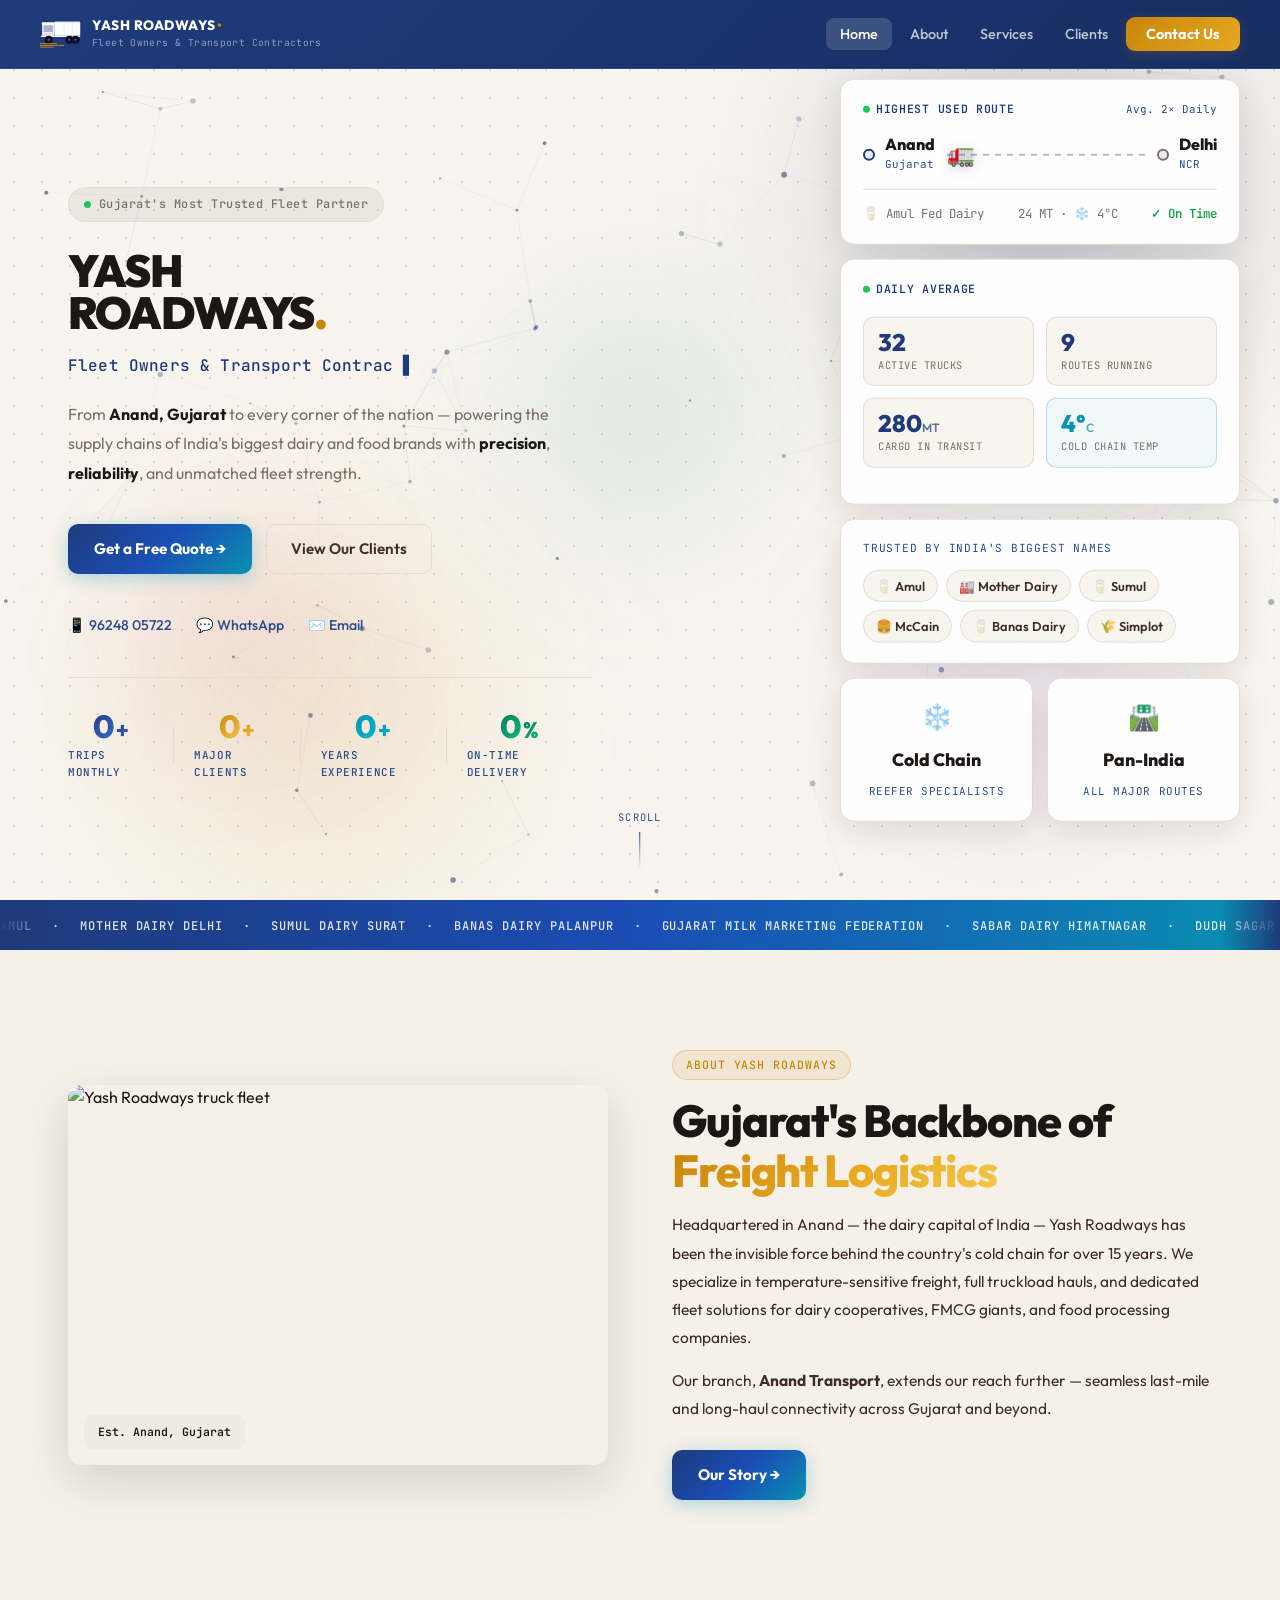
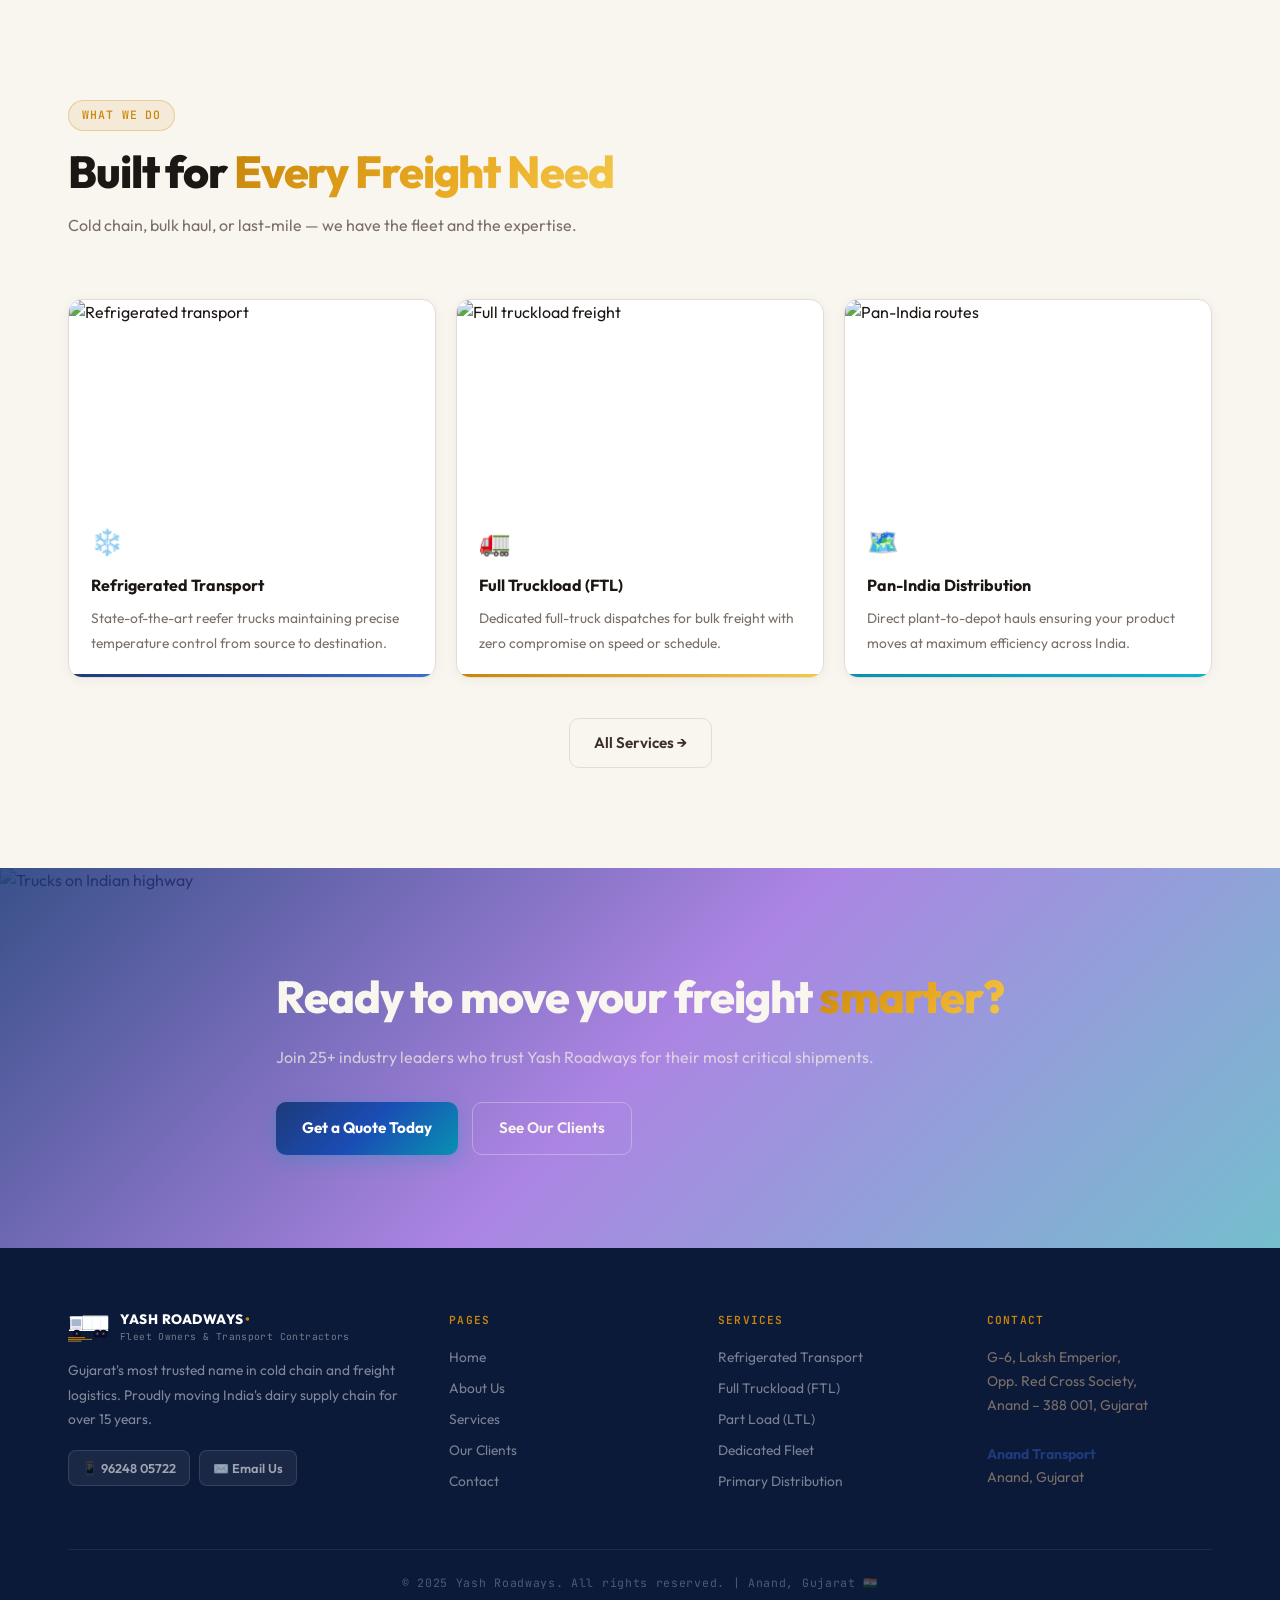
==== commit 1ff73d85: "Restore 4-box daily average stats below route animation; refine truck SVG logo - Add Daily Average c" ====
--- a/index.html
+++ b/index.html
@@ -137,6 +137,31 @@
         </div>
       </div>
 
+      <!-- Daily average stats — 4 boxes -->
+      <div class="hv-card hv-daily-avg">
+        <div class="hv-card-header">
+          <span class="hv-live"><span class="hv-live-dot"></span> Daily Average</span>
+        </div>
+        <div class="hv-ops-grid">
+          <div class="hv-ops-stat">
+            <span class="hv-ops-num">32</span>
+            <span class="hv-ops-label">Active Trucks</span>
+          </div>
+          <div class="hv-ops-stat">
+            <span class="hv-ops-num">9</span>
+            <span class="hv-ops-label">Routes Running</span>
+          </div>
+          <div class="hv-ops-stat">
+            <span class="hv-ops-num">280<small>MT</small></span>
+            <span class="hv-ops-label">Cargo in Transit</span>
+          </div>
+          <div class="hv-ops-stat hv-ops-cold">
+            <span class="hv-ops-num">4°<small>C</small></span>
+            <span class="hv-ops-label">Cold Chain Temp</span>
+          </div>
+        </div>
+      </div>
+
       <!-- Client trust strip -->
       <div class="hv-card hv-clients-strip">
         <p class="hv-strip-label">Trusted by India's biggest names</p>
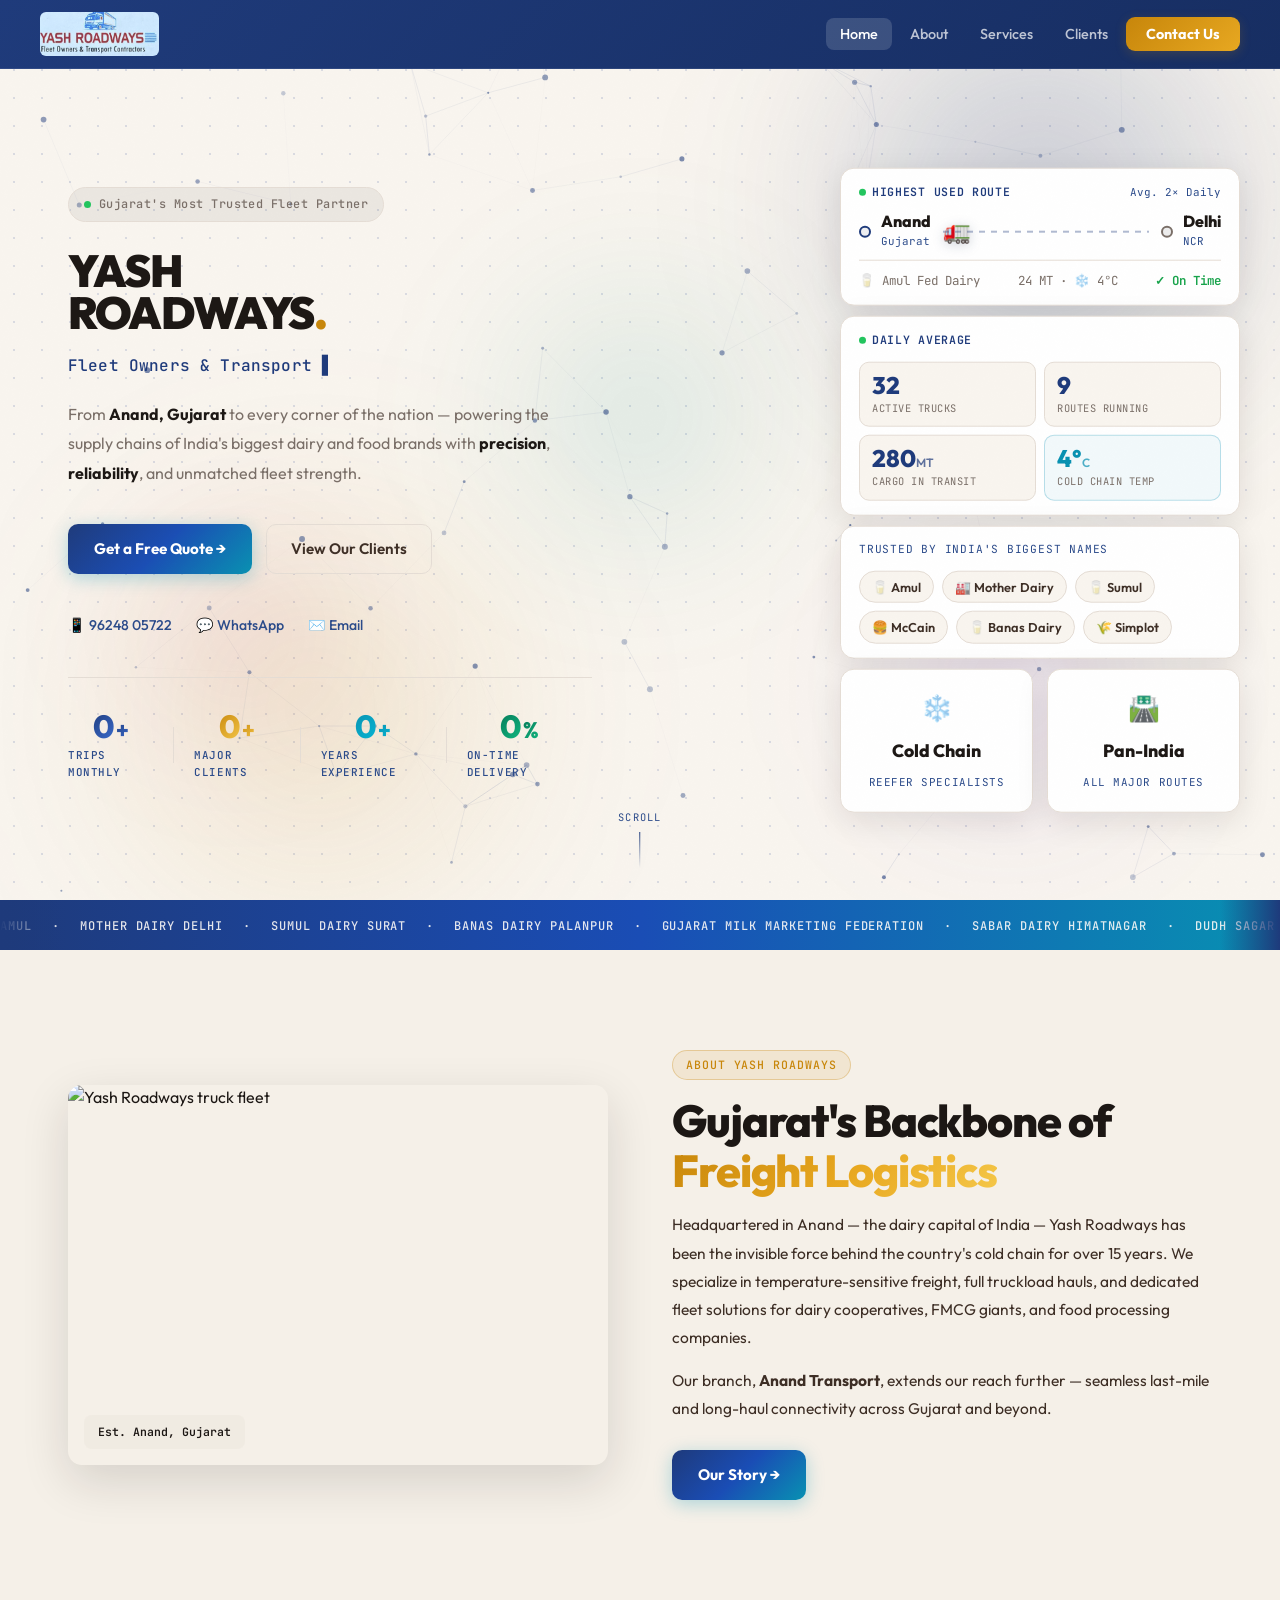
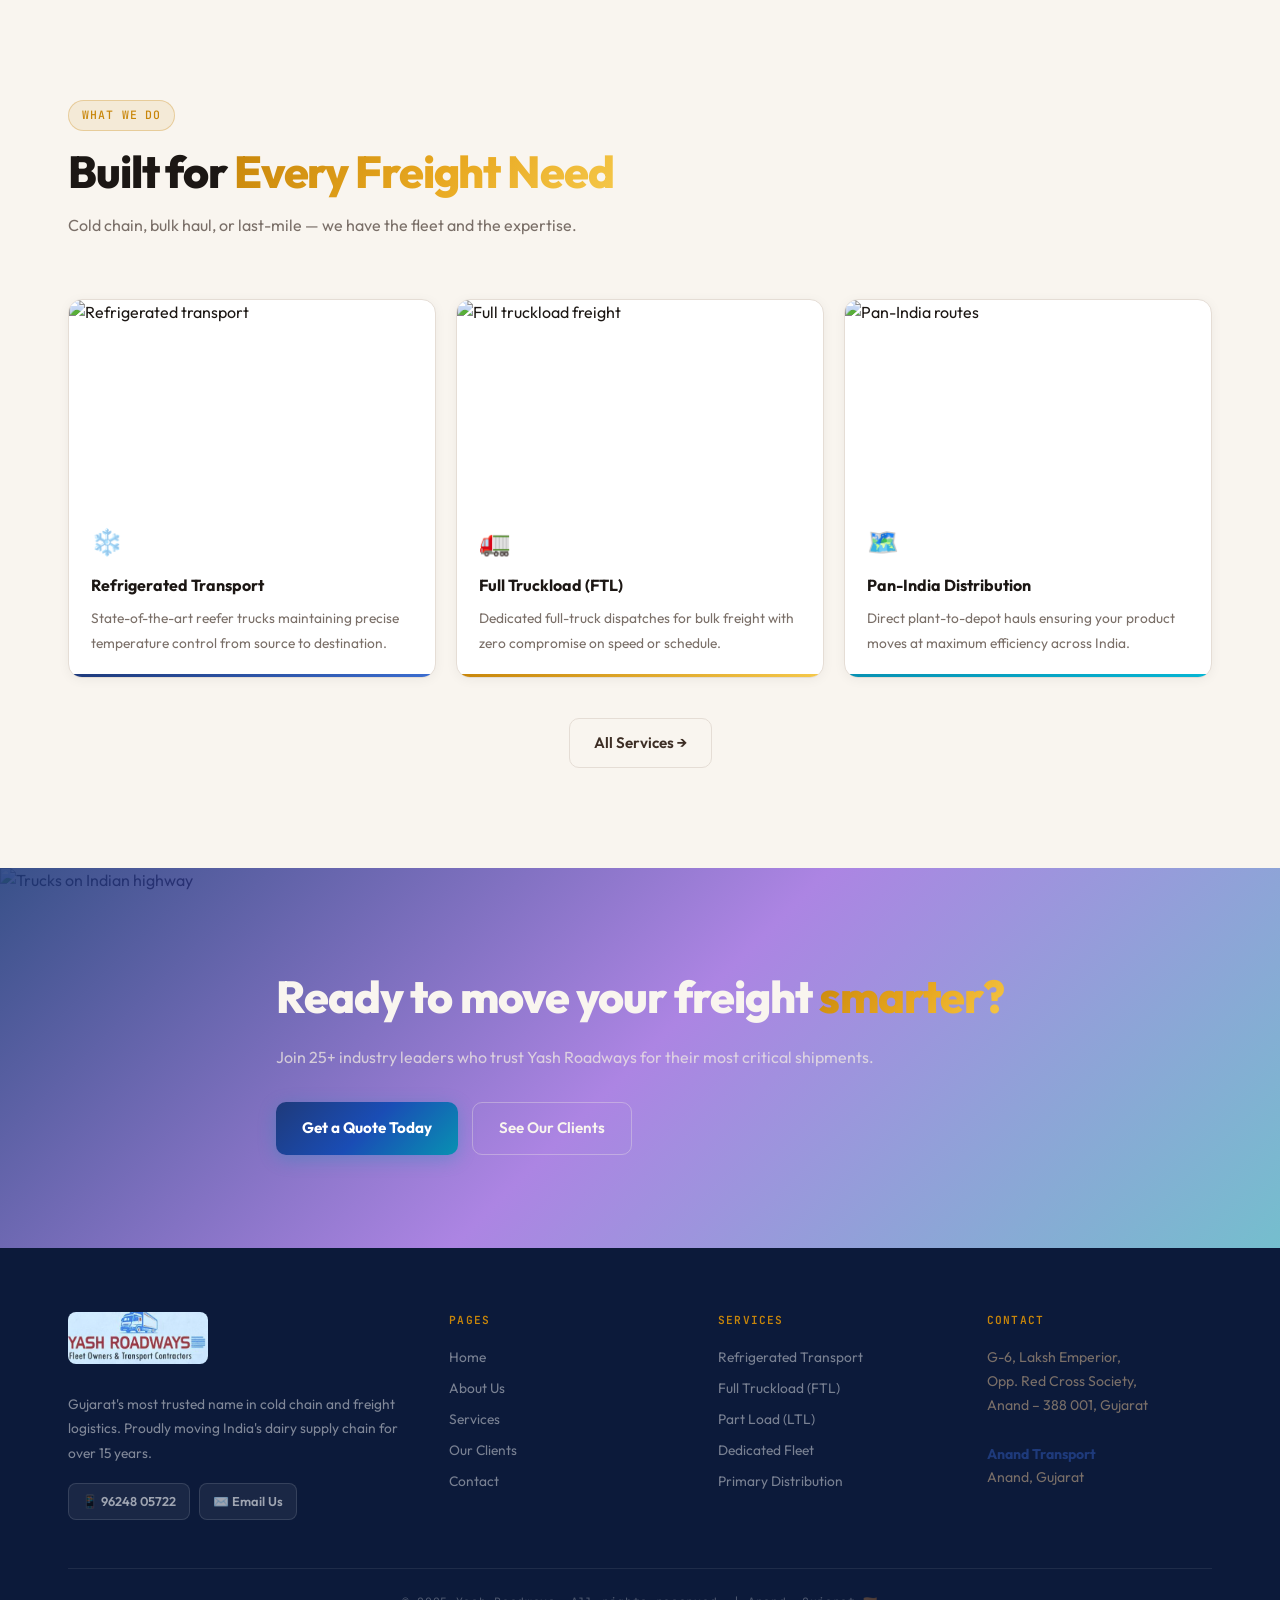
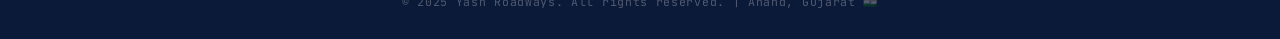
==== commit a1d81b57: "Use actual logo.png from business card; fix hero-visual top clipping - Replace SVG approximation wit" ====
--- a/index.html
+++ b/index.html
@@ -8,7 +8,7 @@
   <link rel="preconnect" href="https://fonts.googleapis.com" />
   <link rel="preconnect" href="https://fonts.gstatic.com" crossorigin />
   <link href="https://fonts.googleapis.com/css2?family=Outfit:wght@300;400;500;600;700;800;900&family=JetBrains+Mono:wght@400;500;600&display=swap" rel="stylesheet" />
-  <link rel="stylesheet" href="style.css?v=3" />
+  <link rel="stylesheet" href="style.css?v=4" />
 </head>
 <body>
   <!-- Cursor glow — follows mouse on all pages -->
@@ -18,11 +18,7 @@
   <nav id="navbar">
     <div class="nav-inner">
       <a href="index.html" class="logo">
-        <span class="logo-icon"><img src="logo.svg" alt="Yash Roadways" width="42" height="28" style="display:block;"></span>
-        <div>
-          <span class="logo-main">YASH ROADWAYS</span>
-          <span class="logo-sub">Fleet Owners & Transport Contractors</span>
-        </div>
+        <img src="logo.png" alt="Yash Roadways" class="logo-img">
       </a>
       <ul class="nav-links">
         <li><a href="index.html" class="active">Home</a></li>
@@ -302,11 +298,7 @@
       <div class="footer-grid">
         <div class="footer-brand">
           <div class="footer-logo">
-            <span><img src="logo.svg" alt="Yash Roadways" width="42" height="28" style="display:block;"></span>
-            <div>
-              <span class="logo-main">YASH ROADWAYS</span>
-              <span class="logo-sub">Fleet Owners & Transport Contractors</span>
-            </div>
+            <img src="logo.png" alt="Yash Roadways" class="logo-img footer-logo-img">
           </div>
           <p>Gujarat's most trusted name in cold chain and freight logistics. Proudly moving India's dairy supply chain for over 15 years.</p>
           <div class="footer-contact-chips">
--- a/style.css
+++ b/style.css
@@ -170,6 +170,20 @@
 
 .logo-icon { font-size: 1.6rem; }
 
+.logo-img {
+  height: 44px;
+  width: auto;
+  display: block;
+  border-radius: 6px;
+  object-fit: contain;
+}
+
+.footer-logo-img {
+  height: 52px;
+  border-radius: 8px;
+  margin-bottom: 14px;
+}
+
 .logo-main {
   display: block;
   font-size: 0.85rem;
@@ -591,13 +605,13 @@
 .hero-visual {
   position: absolute;
   right: calc((100vw - 1200px) / 2);
-  top: 50%;
+  top: calc(50% + 40px);
   transform: translateY(-50%);
   z-index: 3;
   width: 400px;
   display: flex;
   flex-direction: column;
-  gap: 14px;
+  gap: 10px;
   animation: visualFloat 6s ease-in-out infinite;
 }
 
@@ -606,7 +620,7 @@
 
 @keyframes visualFloat {
   0%,100% { transform: translateY(-50%); }
-  50%      { transform: translateY(calc(-50% - 10px)); }
+  50%      { transform: translateY(calc(-50% - 8px)); }
 }
 
 /* Base card */
@@ -614,7 +628,7 @@
   background: var(--surface);
   border: 1px solid var(--border);
   border-radius: var(--radius);
-  padding: 20px 22px;
+  padding: 14px 18px;
   box-shadow: 0 8px 32px rgba(28,23,20,0.10);
   transition: var(--transition);
 }
@@ -629,7 +643,7 @@
   display: flex;
   justify-content: space-between;
   align-items: center;
-  margin-bottom: 18px;
+  margin-bottom: 12px;
 }
 
 .hv-live {
@@ -661,7 +675,7 @@
   display: flex;
   align-items: center;
   gap: 12px;
-  margin-bottom: 16px;
+  margin-bottom: 10px;
 }
 
 .hv-city {
@@ -723,7 +737,7 @@
   display: flex;
   align-items: center;
   justify-content: space-between;
-  padding-top: 14px;
+  padding-top: 10px;
   border-top: 1px solid var(--border);
   font-size: 0.78rem;
   color: var(--text-3);
@@ -739,15 +753,15 @@
 .hv-ops-grid {
   display: grid;
   grid-template-columns: 1fr 1fr;
-  gap: 12px;
-  margin-bottom: 16px;
+  gap: 8px;
+  margin-bottom: 0;
 }
 
 .hv-ops-stat {
   background: var(--bg);
   border: 1px solid var(--border);
   border-radius: 10px;
-  padding: 12px 14px;
+  padding: 10px 12px;
   display: flex;
   flex-direction: column;
   gap: 3px;
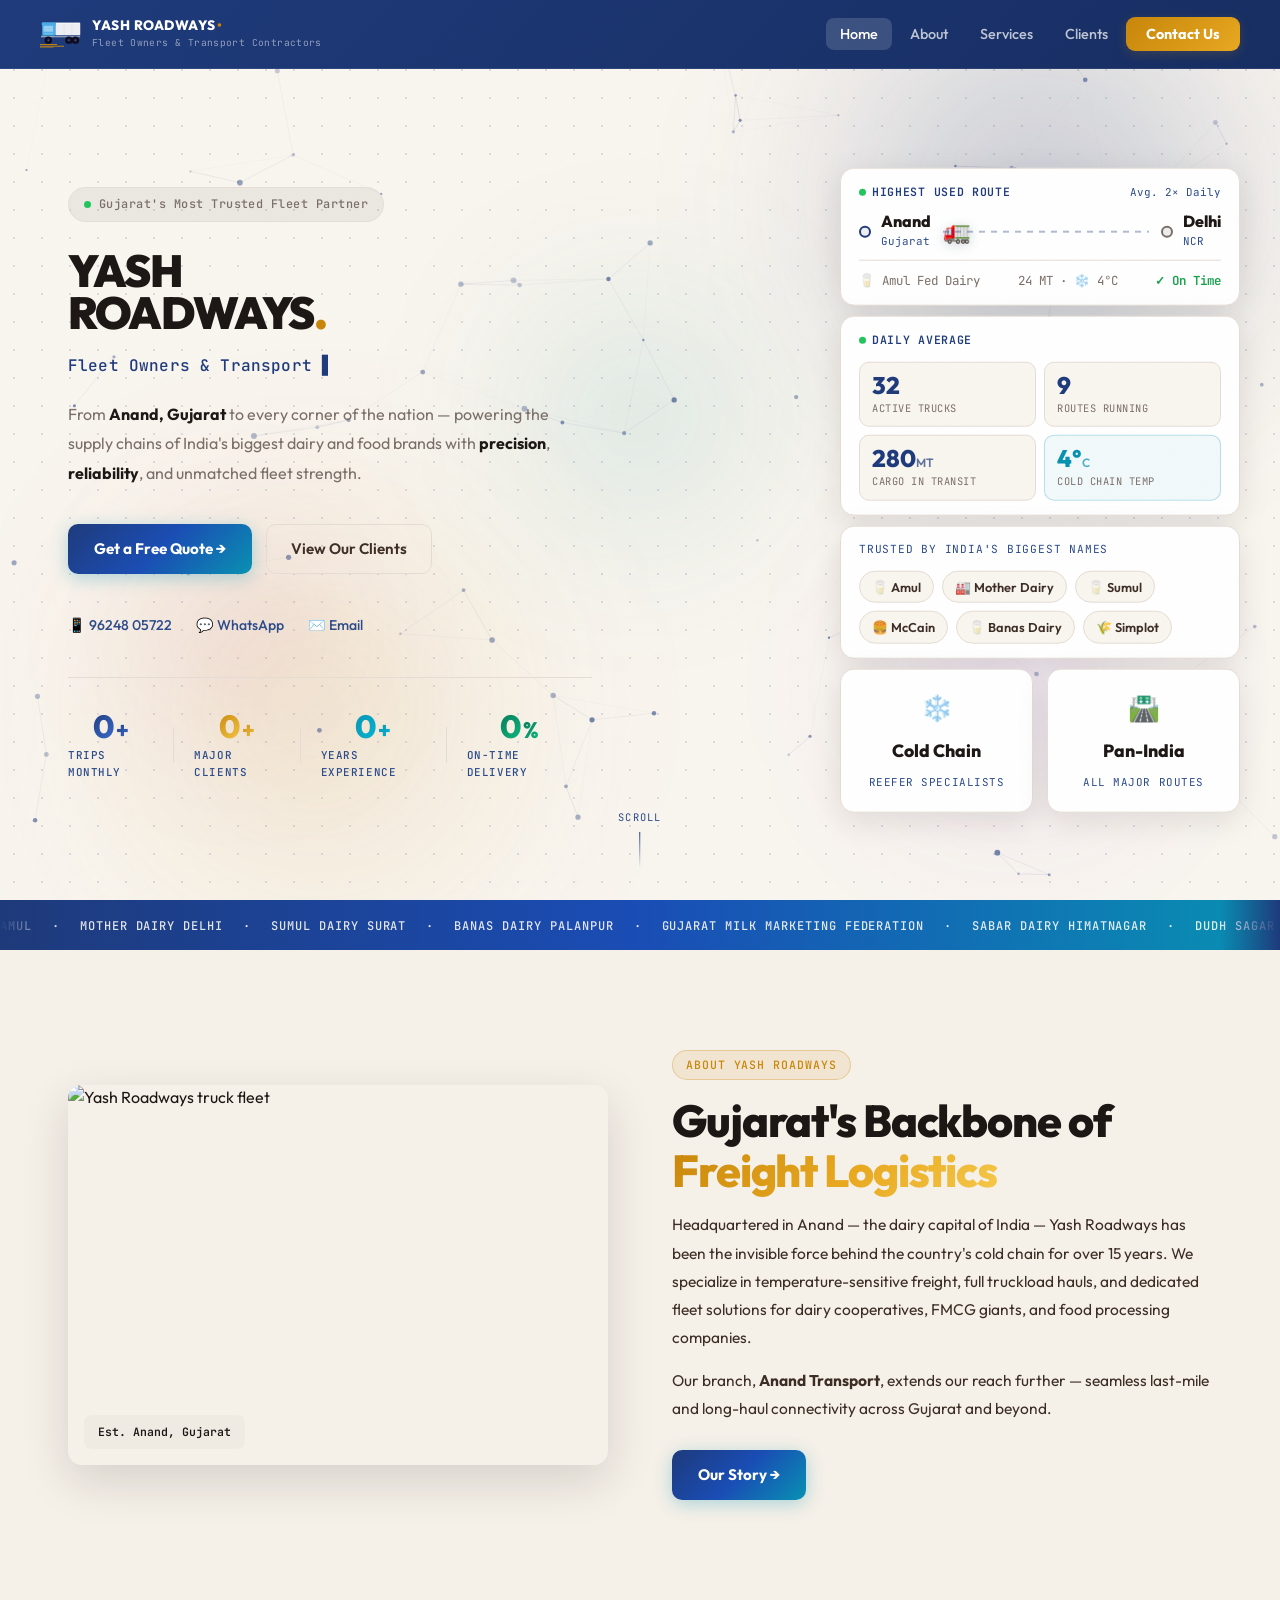
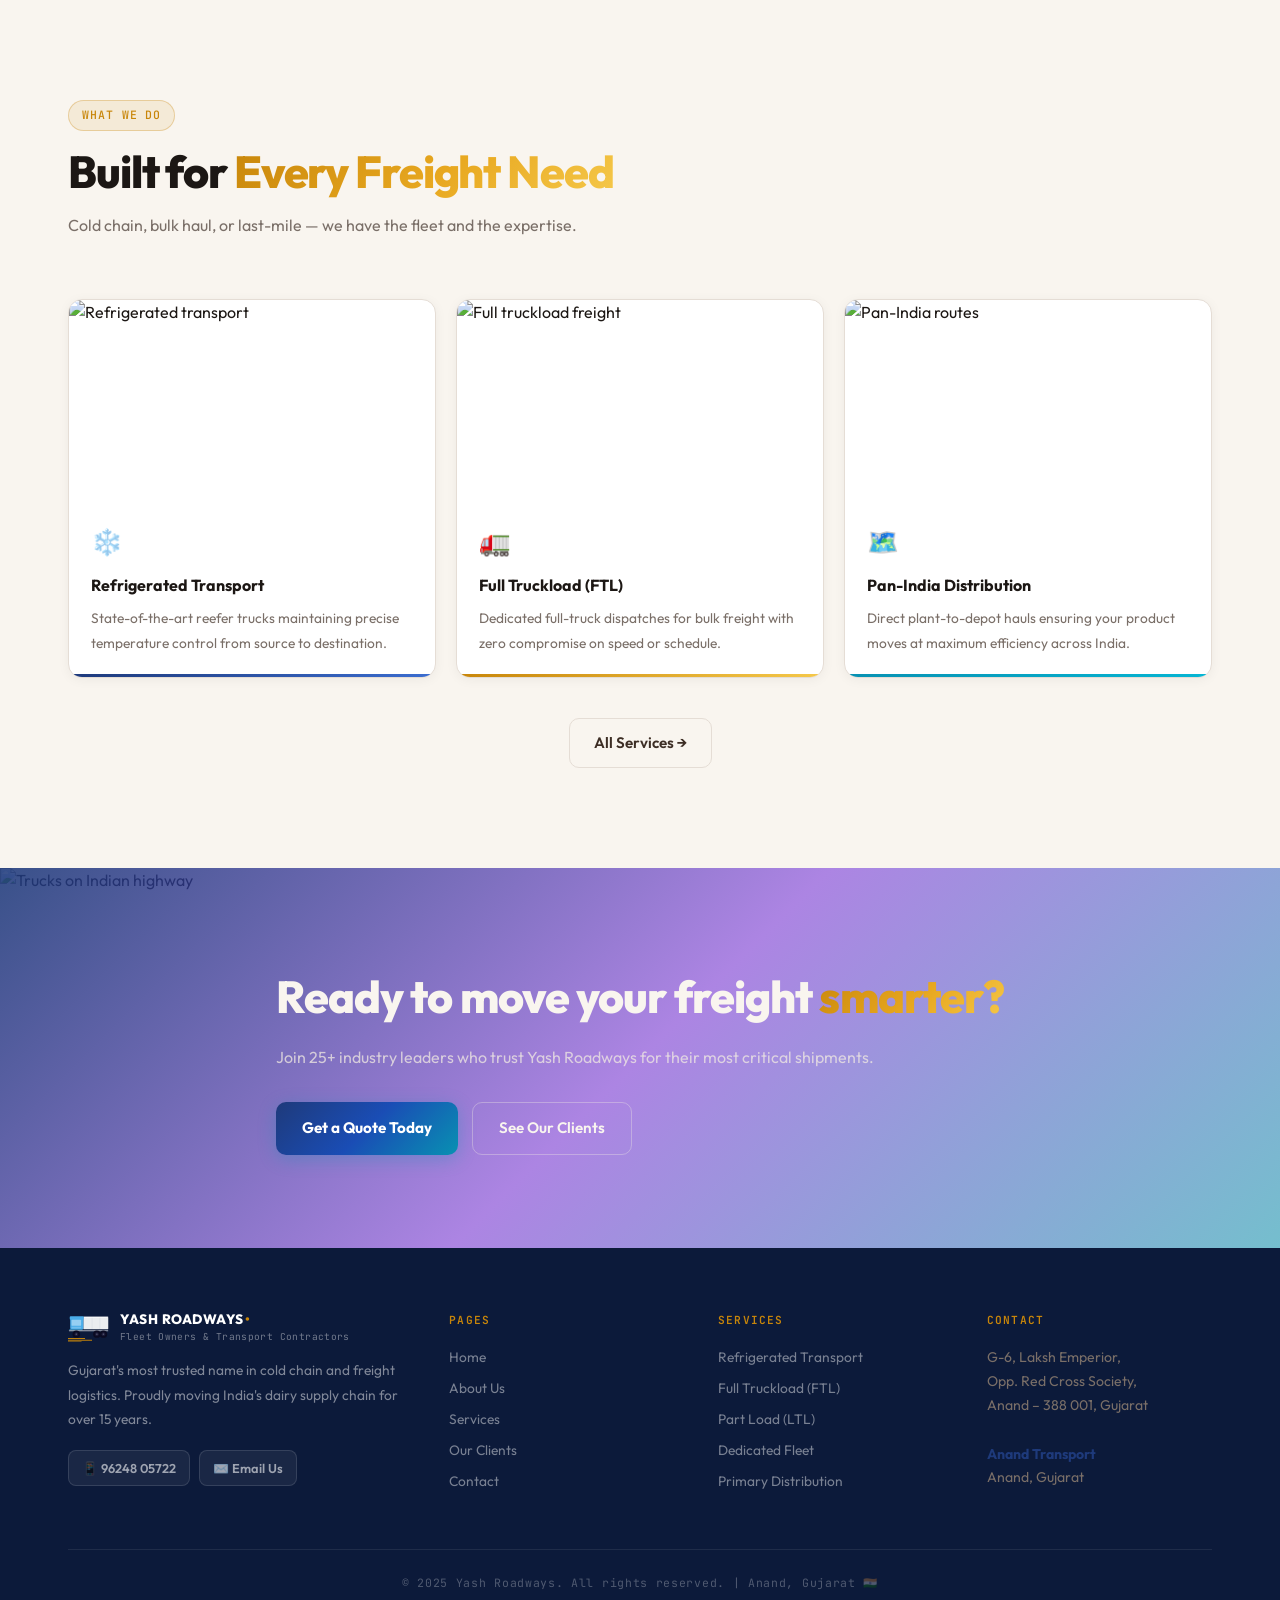
==== commit 16699b67: "Revert logo to SVG truck with YASH ROADWAYS text Co-Authored-By: Claude Sonnet 4.6 <noreply@anthropi" ====
--- a/index.html
+++ b/index.html
@@ -18,7 +18,11 @@
   <nav id="navbar">
     <div class="nav-inner">
       <a href="index.html" class="logo">
-        <img src="logo.png" alt="Yash Roadways" class="logo-img">
+        <span class="logo-icon"><img src="logo.svg" alt="Yash Roadways" width="42" height="28" style="display:block;"></span>
+        <div>
+          <span class="logo-main">YASH ROADWAYS</span>
+          <span class="logo-sub">Fleet Owners & Transport Contractors</span>
+        </div>
       </a>
       <ul class="nav-links">
         <li><a href="index.html" class="active">Home</a></li>
@@ -298,7 +302,11 @@
       <div class="footer-grid">
         <div class="footer-brand">
           <div class="footer-logo">
-            <img src="logo.png" alt="Yash Roadways" class="logo-img footer-logo-img">
+            <span><img src="logo.svg" alt="Yash Roadways" width="42" height="28" style="display:block;"></span>
+            <div>
+              <span class="logo-main">YASH ROADWAYS</span>
+              <span class="logo-sub">Fleet Owners & Transport Contractors</span>
+            </div>
           </div>
           <p>Gujarat's most trusted name in cold chain and freight logistics. Proudly moving India's dairy supply chain for over 15 years.</p>
           <div class="footer-contact-chips">
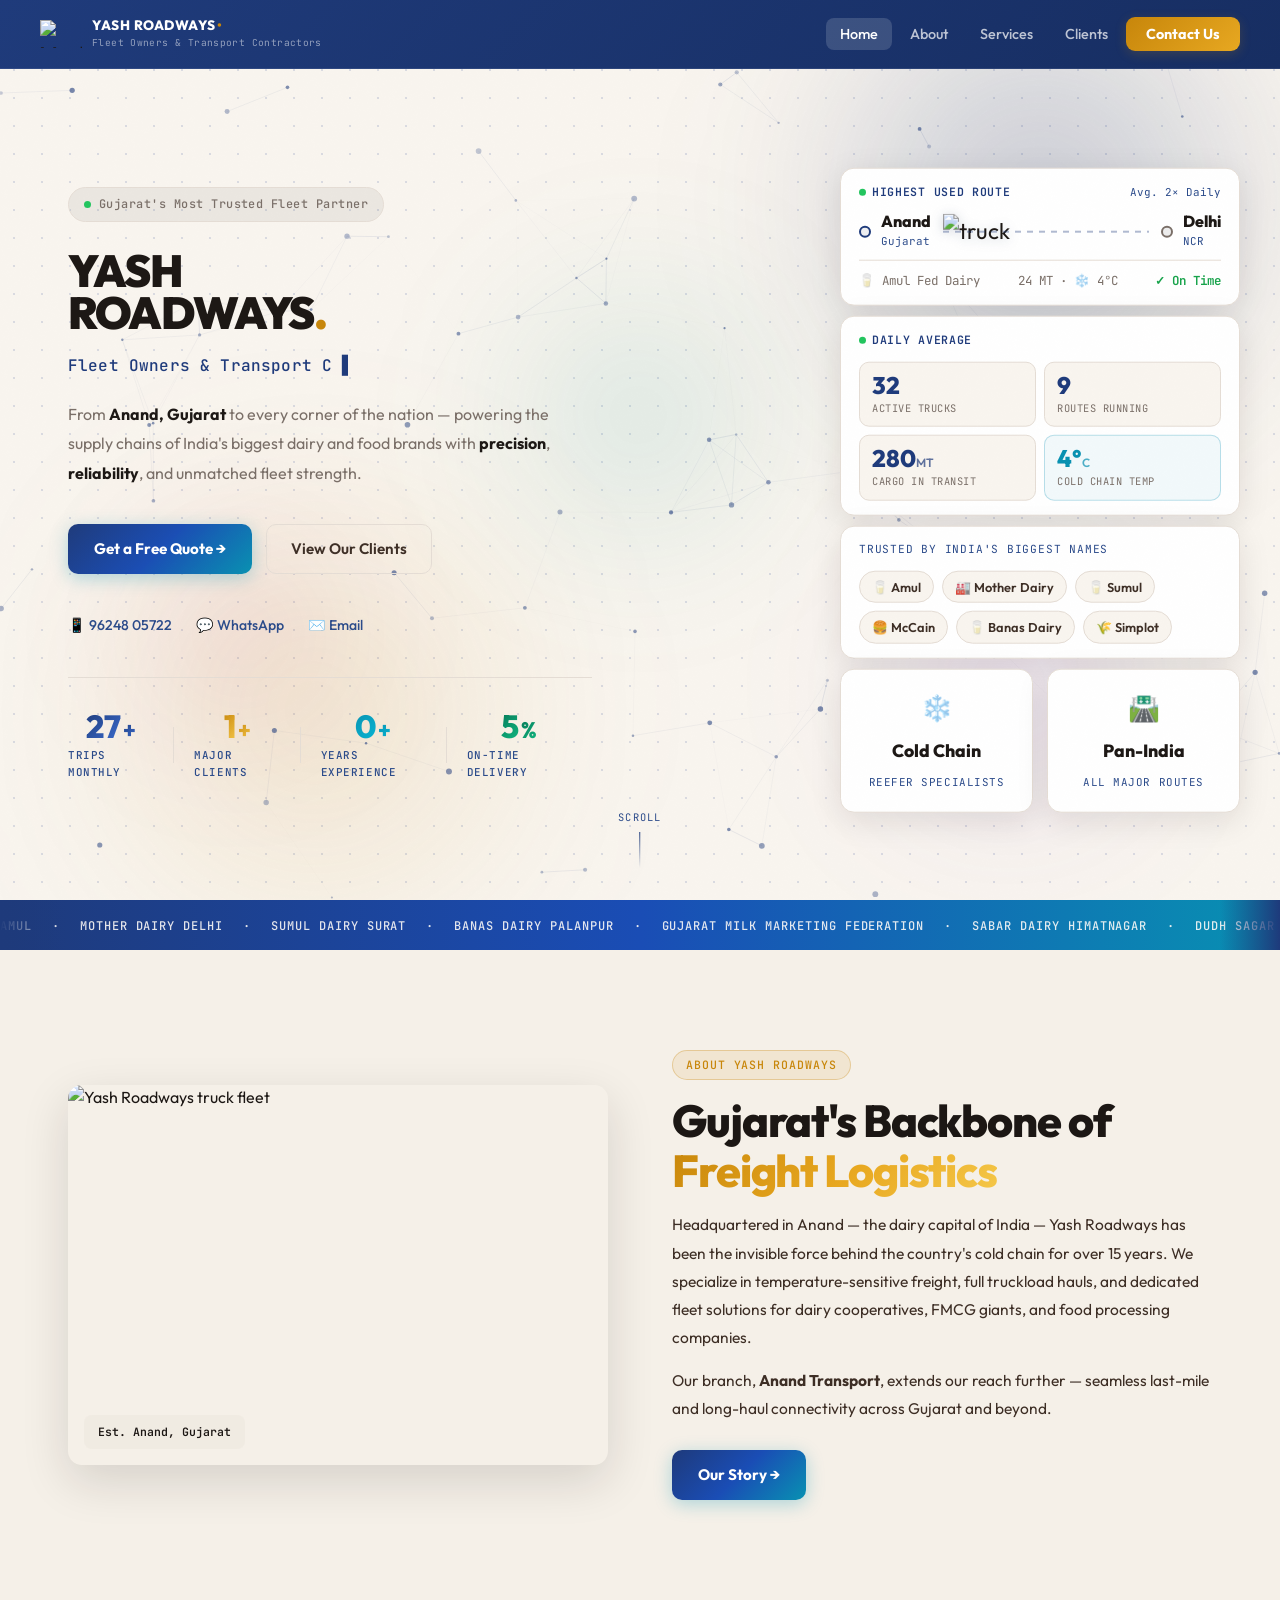
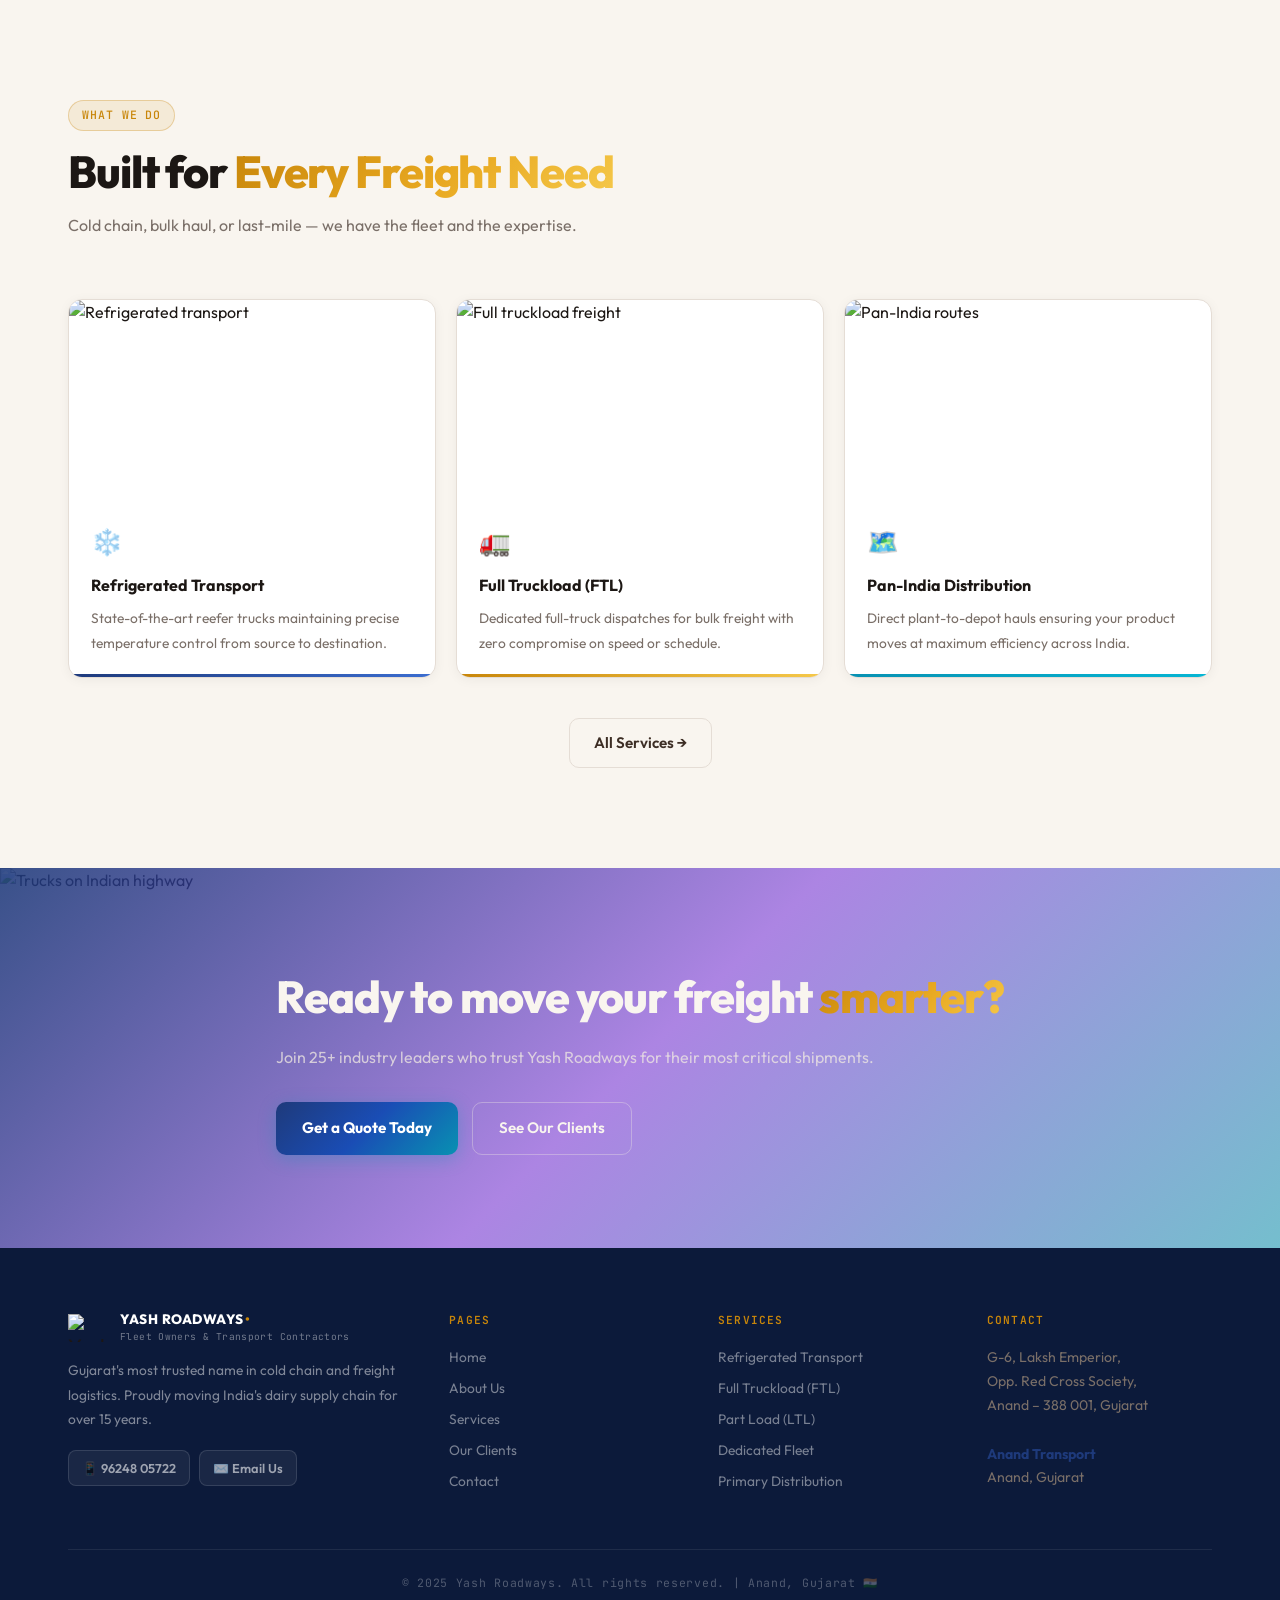
==== commit 67826562: "Use logo.jpeg (transparent) directly in navbar, footer and route animation Co-Authored-By: Claude So" ====
--- a/index.html
+++ b/index.html
@@ -18,7 +18,7 @@
   <nav id="navbar">
     <div class="nav-inner">
       <a href="index.html" class="logo">
-        <span class="logo-icon"><img src="logo.svg" alt="Yash Roadways" width="42" height="28" style="display:block;"></span>
+        <span class="logo-icon"><img src="logo.jpeg" alt="Yash Roadways" width="42" height="28" style="display:block;"></span>
         <div>
           <span class="logo-main">YASH ROADWAYS</span>
           <span class="logo-sub">Fleet Owners & Transport Contractors</span>
@@ -119,7 +119,7 @@
             </div>
           </div>
           <div class="hv-route-line">
-            <div class="hv-truck-anim">🚛</div>
+            <div class="hv-truck-anim"><img src="logo.jpeg" alt="truck" style="height:28px;width:auto;"></div>
             <div class="hv-dashes"></div>
           </div>
           <div class="hv-city hv-city-right">
@@ -302,7 +302,7 @@
       <div class="footer-grid">
         <div class="footer-brand">
           <div class="footer-logo">
-            <span><img src="logo.svg" alt="Yash Roadways" width="42" height="28" style="display:block;"></span>
+            <span><img src="logo.jpeg" alt="Yash Roadways" width="42" height="28" style="display:block;"></span>
             <div>
               <span class="logo-main">YASH ROADWAYS</span>
               <span class="logo-sub">Fleet Owners & Transport Contractors</span>
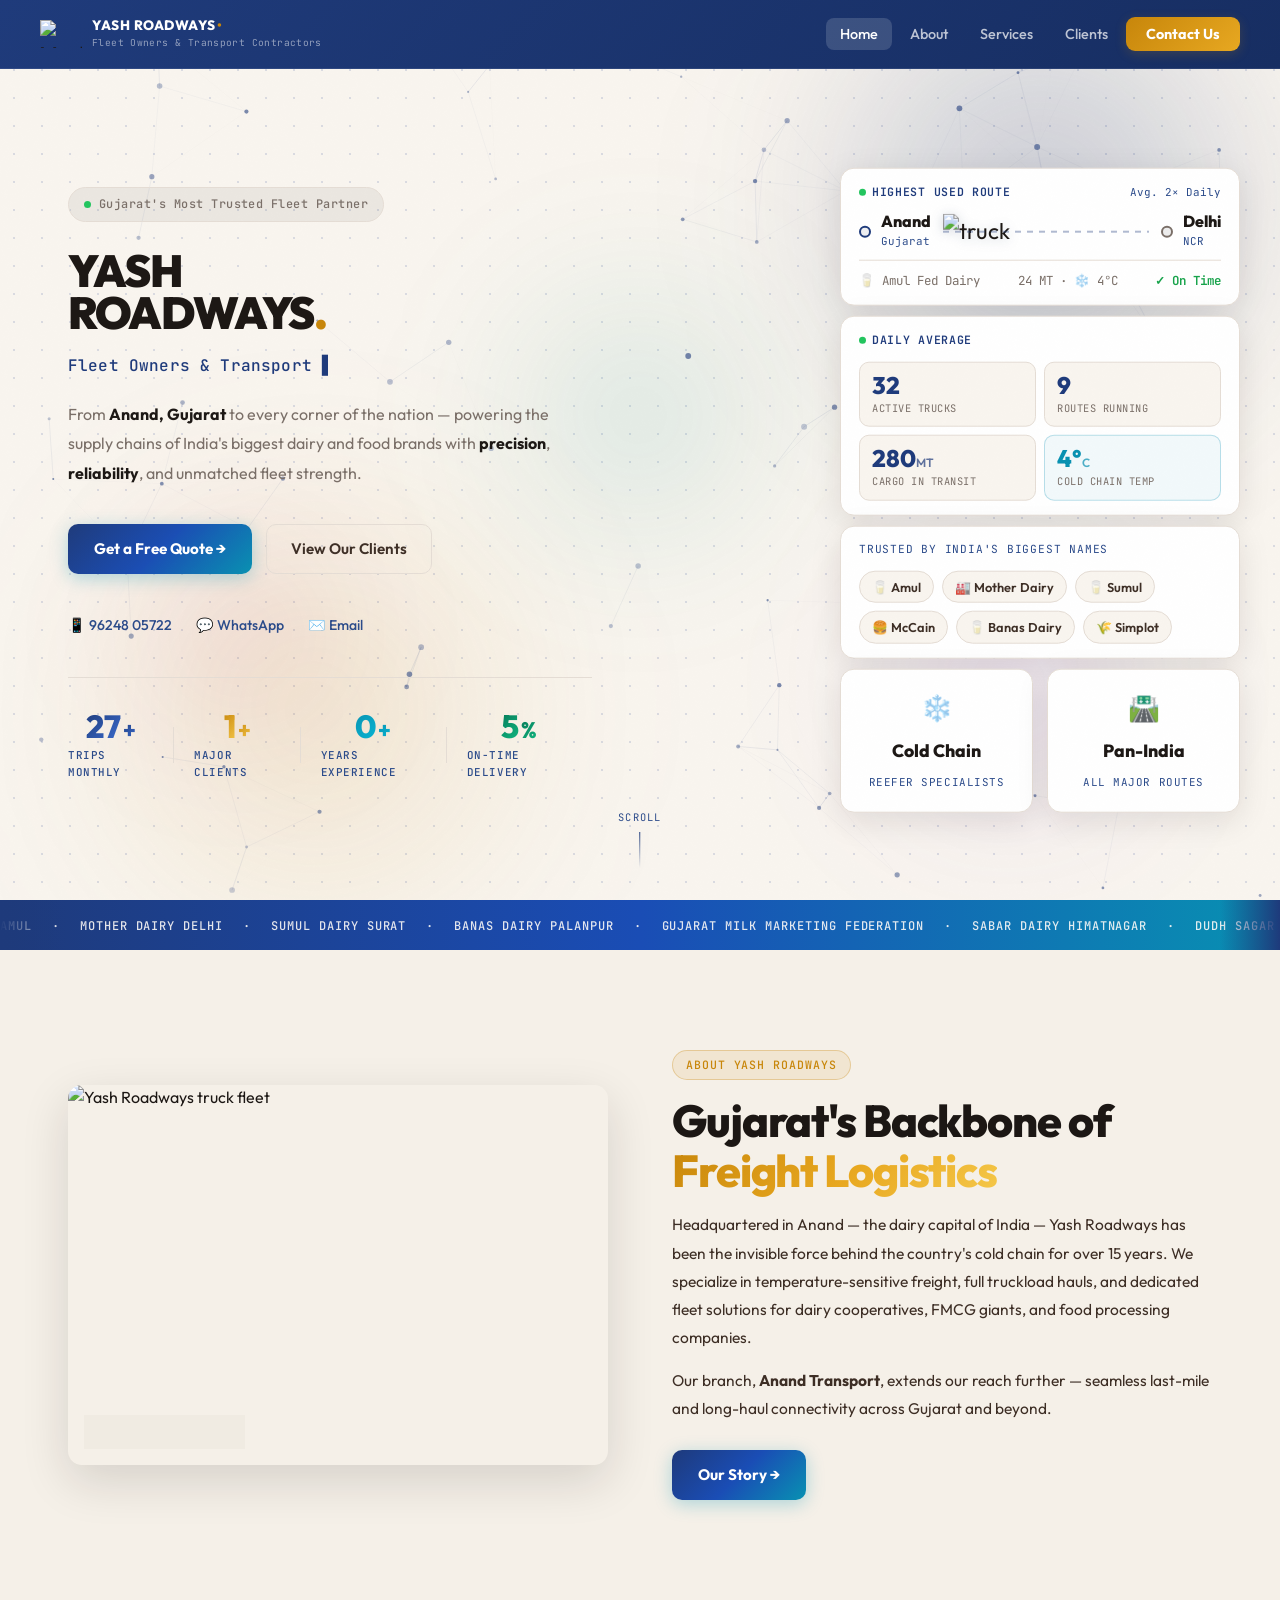
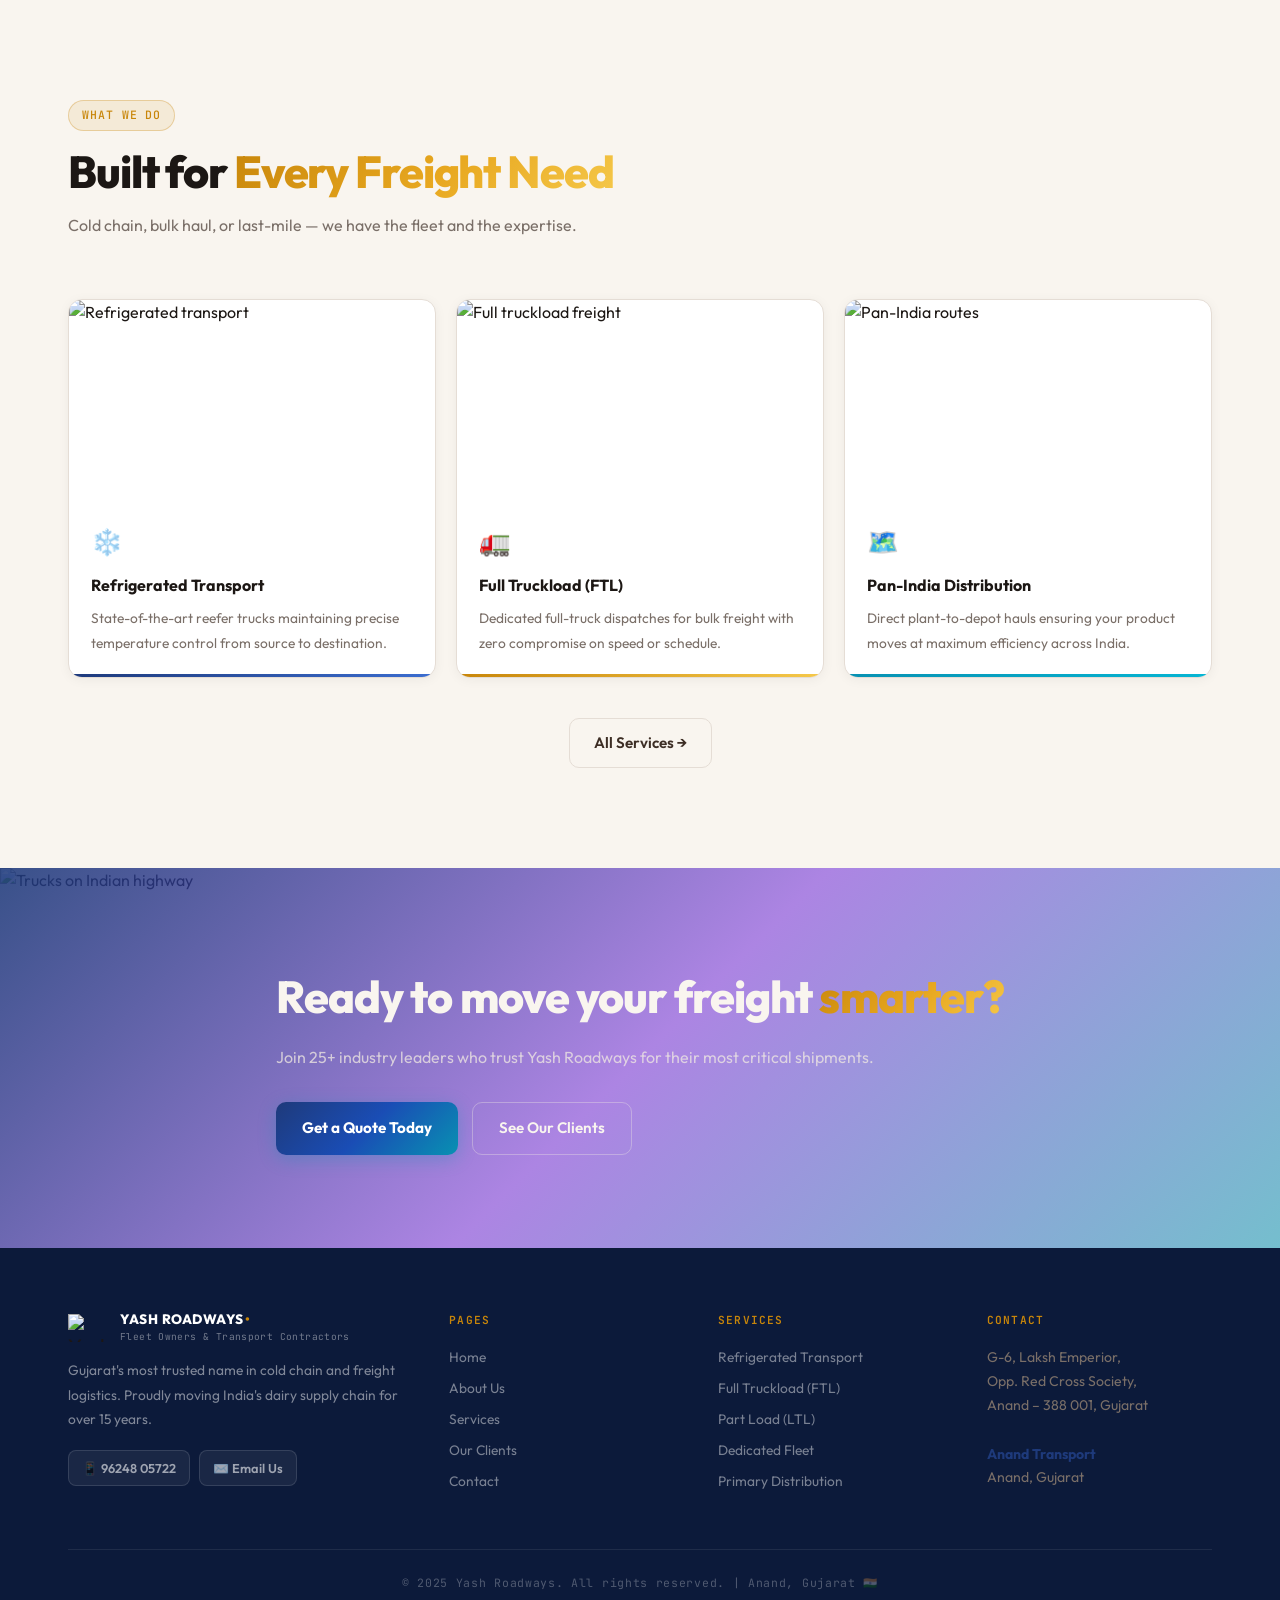
==== commit eb598028: "Fix broken images for Part load LTL and Pan-India routes sections photo-1532996122724 was no longer " ====
--- a/index.html
+++ b/index.html
@@ -265,7 +265,7 @@
         </div>
         <div class="hs-card reveal">
           <div class="hs-photo">
-            <img src="https://images.unsplash.com/photo-1532996122724-e3c9b91c79aa?auto=format&fit=crop&w=600&q=80" alt="Pan-India routes" />
+            <img src="https://images.unsplash.com/photo-1635774152029-17bf0a3e1cb4?auto=format&fit=crop&w=600&q=80" alt="Pan-India routes" />
           </div>
           <div class="hs-body">
             <span class="hs-icon">🗺️</span>
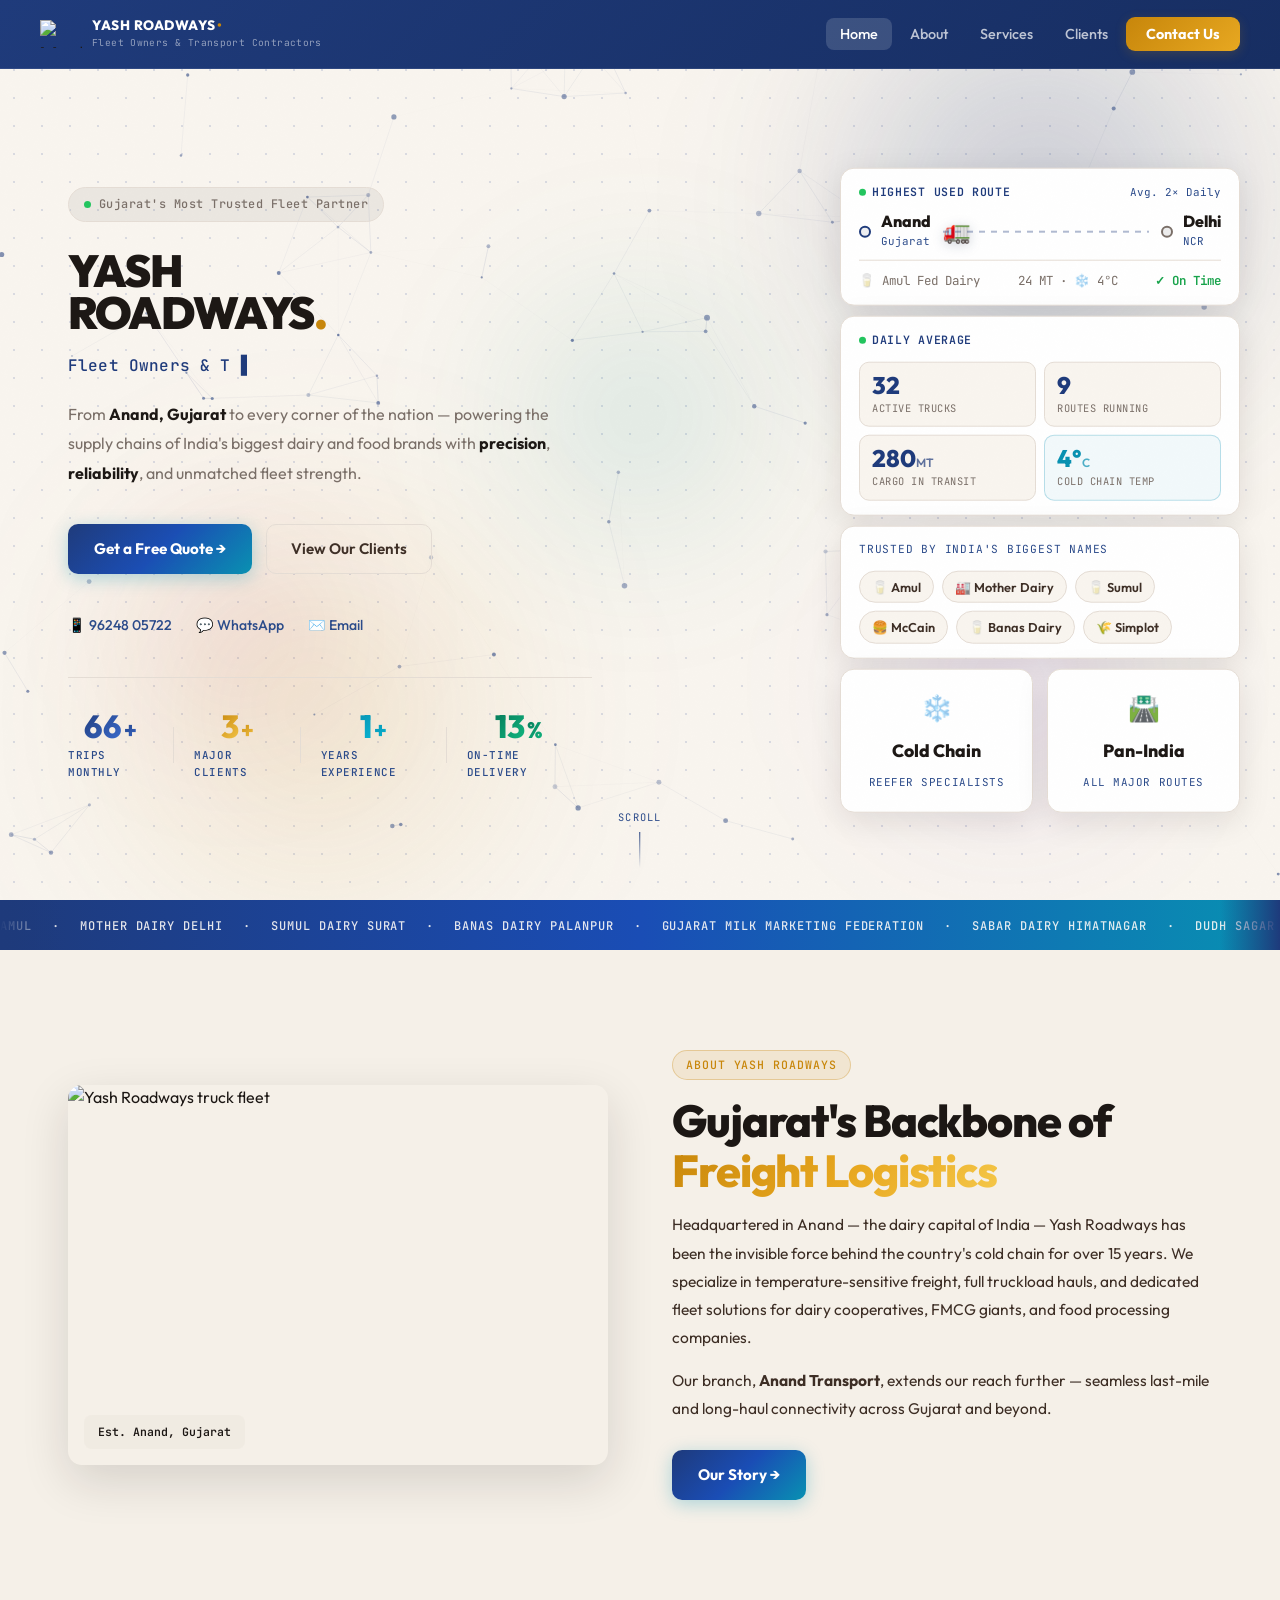
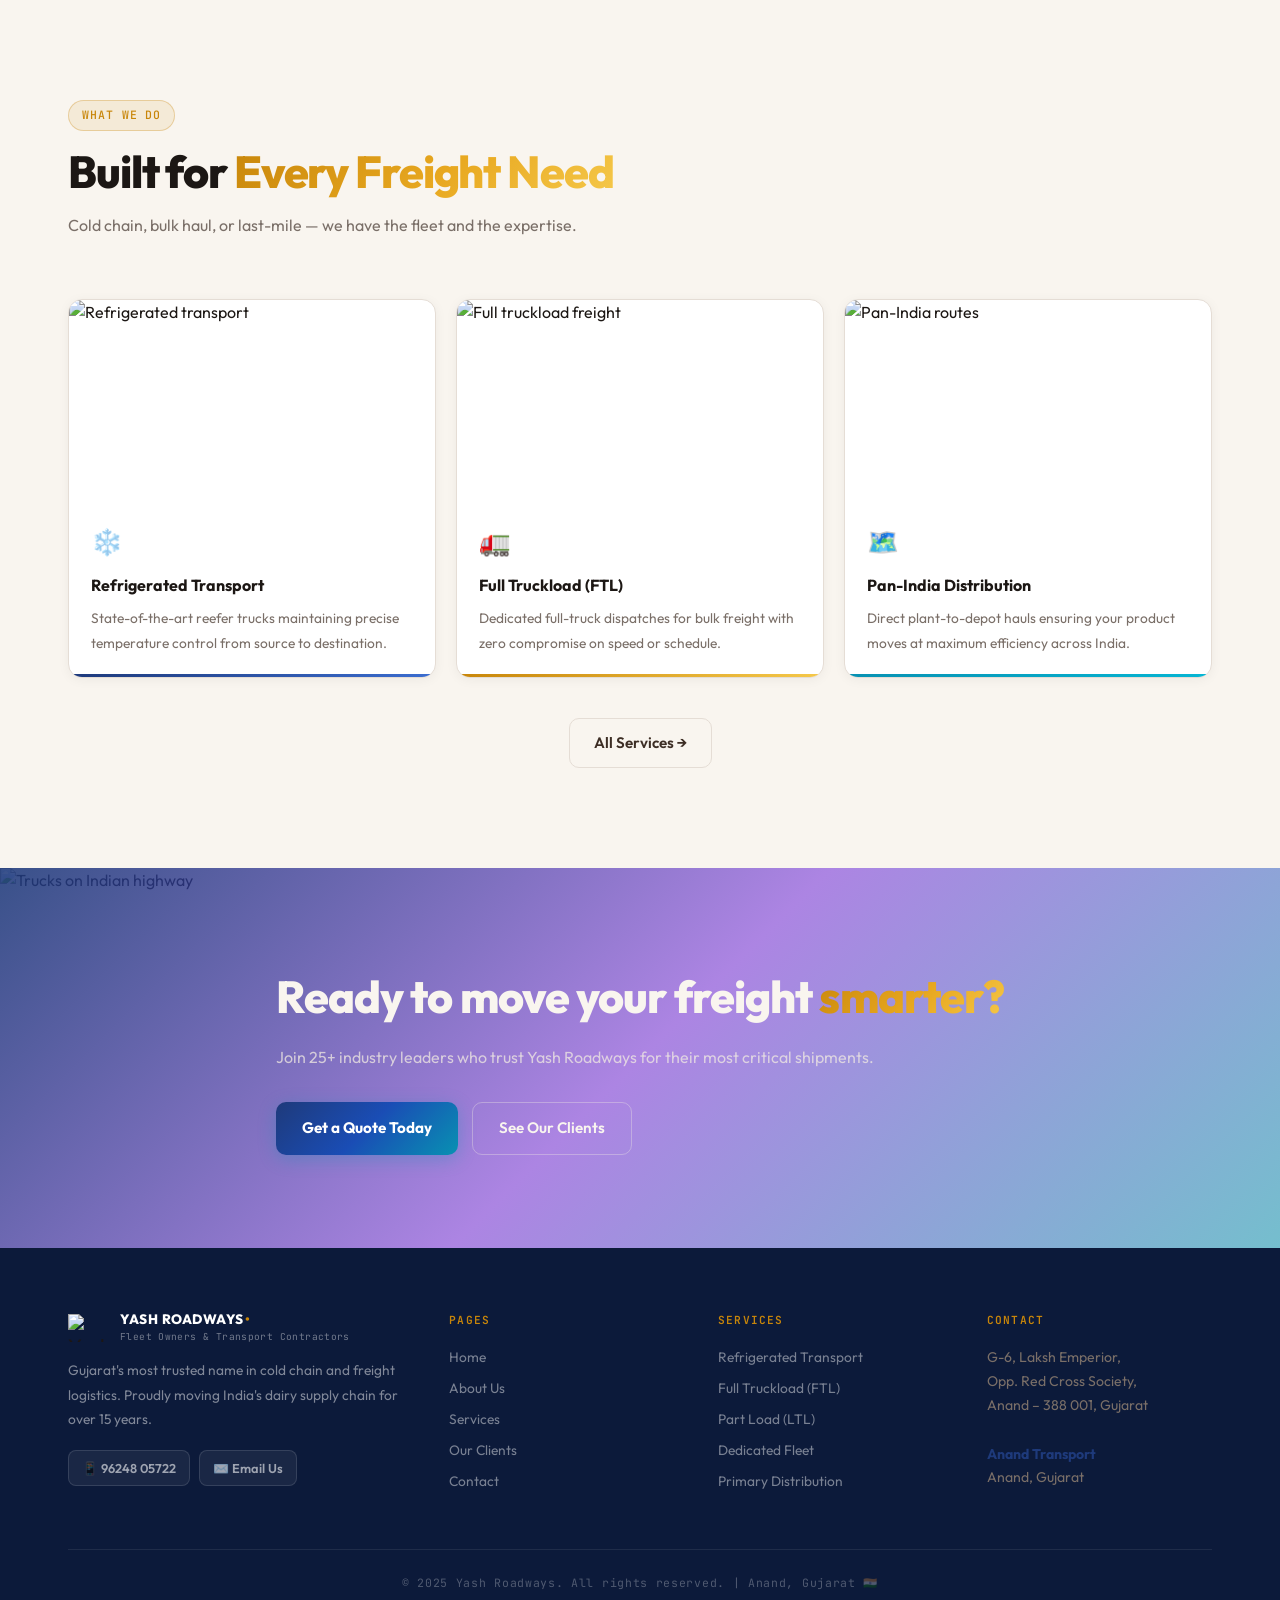
==== commit 00f8f247: "Revert route animation truck back to emoji Co-Authored-By: Claude Sonnet 4.6 <noreply@anthropic.com>" ====
--- a/index.html
+++ b/index.html
@@ -119,7 +119,7 @@
             </div>
           </div>
           <div class="hv-route-line">
-            <div class="hv-truck-anim"><img src="logo.jpeg" alt="truck" style="height:28px;width:auto;"></div>
+            <div class="hv-truck-anim">🚛</div>
             <div class="hv-dashes"></div>
           </div>
           <div class="hv-city hv-city-right">
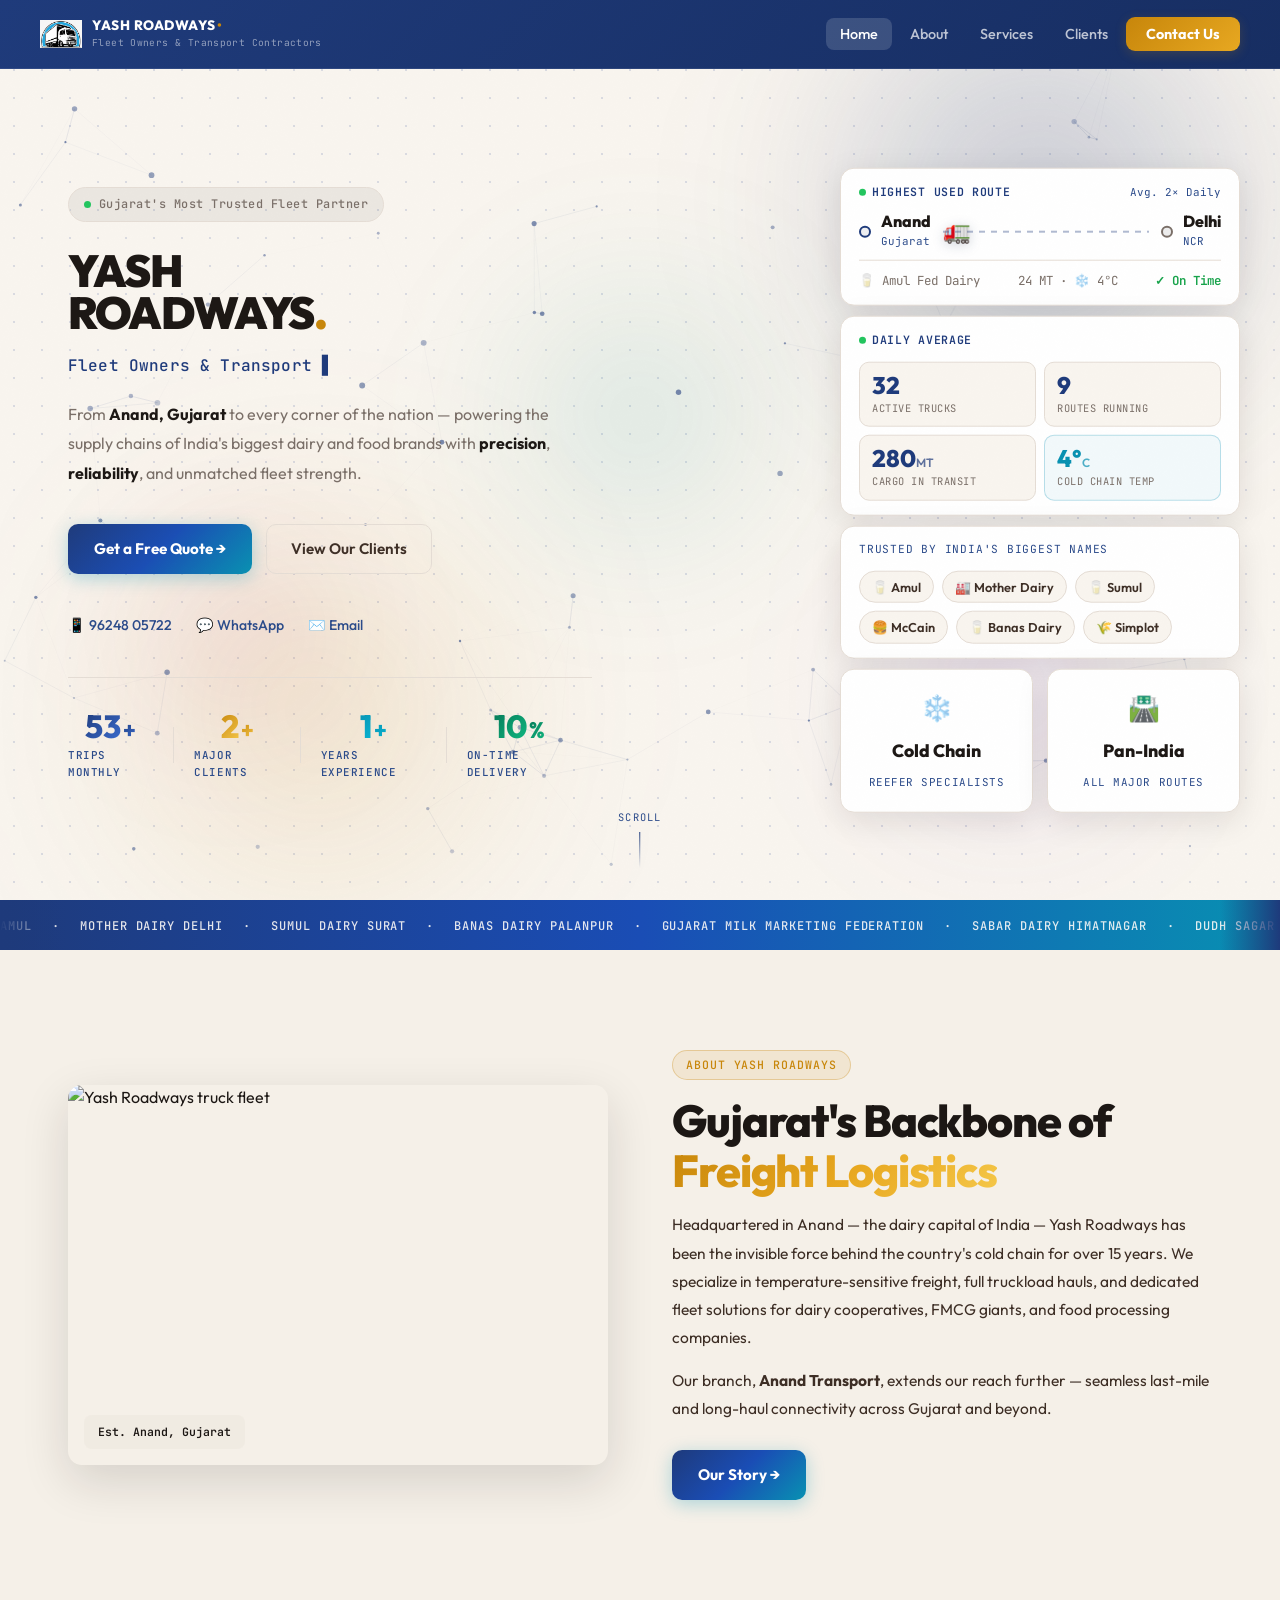
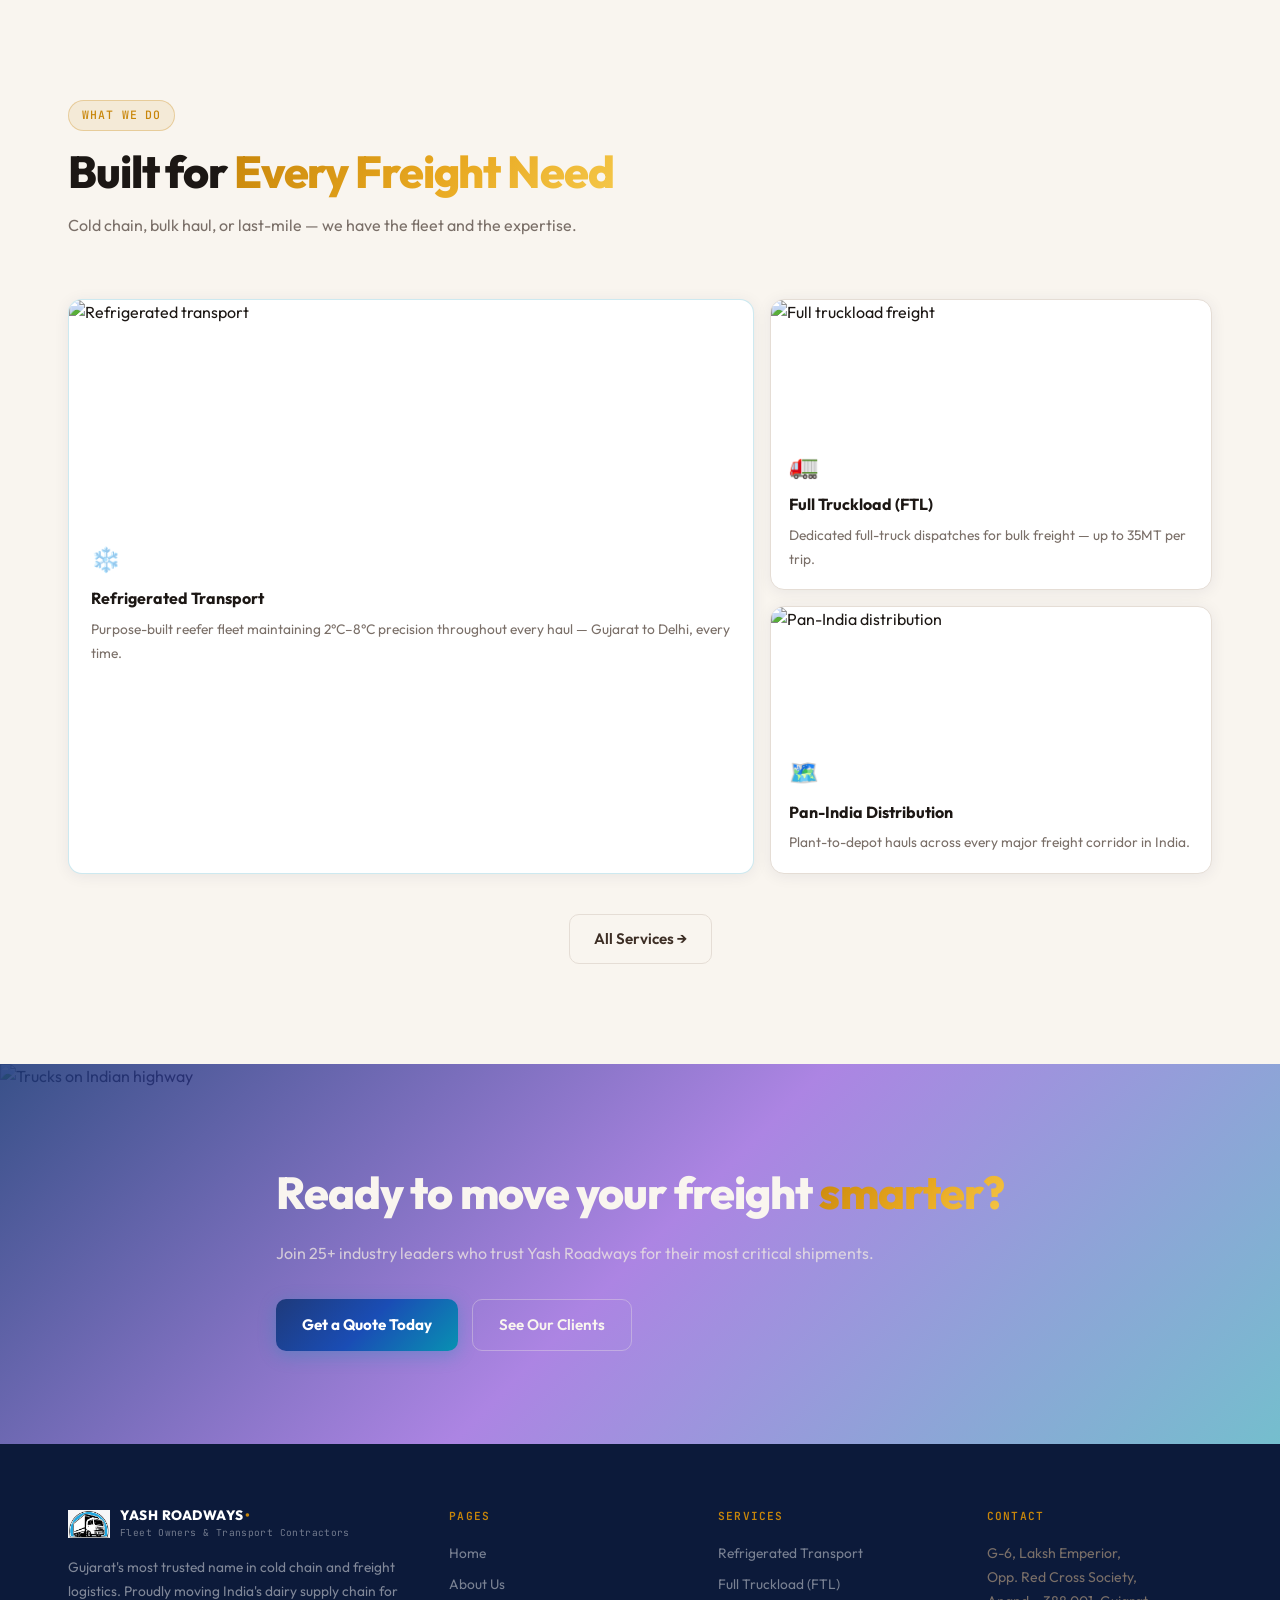
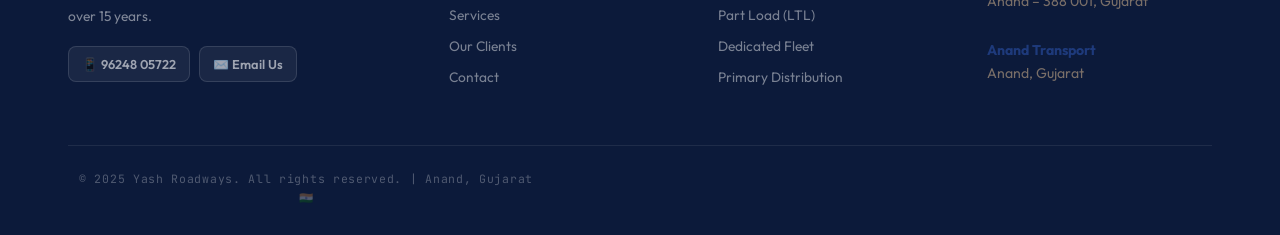
==== commit 502534b5: "Premium design overhaul: bento grid, scroll progress, tactile buttons, easing - Asymmetric bento ser" ====
--- a/index.html
+++ b/index.html
@@ -8,10 +8,11 @@
   <link rel="preconnect" href="https://fonts.googleapis.com" />
   <link rel="preconnect" href="https://fonts.gstatic.com" crossorigin />
   <link href="https://fonts.googleapis.com/css2?family=Outfit:wght@300;400;500;600;700;800;900&family=JetBrains+Mono:wght@400;500;600&display=swap" rel="stylesheet" />
-  <link rel="stylesheet" href="style.css?v=4" />
+  <link rel="stylesheet" href="style.css?v=5" />
 </head>
 <body>
   <!-- Cursor glow — follows mouse on all pages -->
+  <div id="scrollProgress" class="scroll-progress"></div>
   <div id="cursorGlow"></div>
 
   <!-- NAV -->
@@ -242,35 +243,39 @@
         <h2 class="section-title">Built for <span class="gradient-text">Every Freight Need</span></h2>
         <p class="section-subtitle">Cold chain, bulk haul, or last-mile — we have the fleet and the expertise.</p>
       </div>
-      <div class="hs-grid">
-        <div class="hs-card reveal">
+      <div class="hs-bento">
+        <!-- Large feature card — cold chain -->
+        <div class="hs-card hs-card-feature reveal">
           <div class="hs-photo">
-            <img src="https://images.unsplash.com/photo-1586528116311-ad8dd3c8310d?auto=format&fit=crop&w=600&q=80" alt="Refrigerated transport" />
+            <img src="https://images.unsplash.com/photo-1586528116311-ad8dd3c8310d?auto=format&fit=crop&w=800&q=80" alt="Refrigerated transport" />
           </div>
           <div class="hs-body">
             <span class="hs-icon">❄️</span>
             <h3>Refrigerated Transport</h3>
-            <p>State-of-the-art reefer trucks maintaining precise temperature control from source to destination.</p>
-          </div>
-        </div>
-        <div class="hs-card reveal">
-          <div class="hs-photo">
-            <img src="https://images.unsplash.com/photo-1519003722824-194d4455a60c?auto=format&fit=crop&w=600&q=80" alt="Full truckload freight" />
-          </div>
-          <div class="hs-body">
-            <span class="hs-icon">🚛</span>
-            <h3>Full Truckload (FTL)</h3>
-            <p>Dedicated full-truck dispatches for bulk freight with zero compromise on speed or schedule.</p>
-          </div>
-        </div>
-        <div class="hs-card reveal">
-          <div class="hs-photo">
-            <img src="https://images.unsplash.com/photo-1635774152029-17bf0a3e1cb4?auto=format&fit=crop&w=600&q=80" alt="Pan-India routes" />
-          </div>
-          <div class="hs-body">
-            <span class="hs-icon">🗺️</span>
-            <h3>Pan-India Distribution</h3>
-            <p>Direct plant-to-depot hauls ensuring your product moves at maximum efficiency across India.</p>
+            <p>Purpose-built reefer fleet maintaining 2°C–8°C precision throughout every haul — Gujarat to Delhi, every time.</p>
+          </div>
+        </div>
+        <!-- Right column: 2 compact cards -->
+        <div class="hs-bento-col">
+          <div class="hs-card reveal">
+            <div class="hs-photo">
+              <img src="https://images.unsplash.com/photo-1601584115197-04ecc0da31d7?auto=format&fit=crop&w=600&q=80" alt="Full truckload freight" />
+            </div>
+            <div class="hs-body">
+              <span class="hs-icon">🚛</span>
+              <h3>Full Truckload (FTL)</h3>
+              <p>Dedicated full-truck dispatches for bulk freight — up to 35MT per trip.</p>
+            </div>
+          </div>
+          <div class="hs-card reveal">
+            <div class="hs-photo">
+              <img src="https://images.unsplash.com/photo-1709735133497-bbead76953a9?auto=format&fit=crop&w=600&q=80" alt="Pan-India distribution" />
+            </div>
+            <div class="hs-body">
+              <span class="hs-icon">🗺️</span>
+              <h3>Pan-India Distribution</h3>
+              <p>Plant-to-depot hauls across every major freight corridor in India.</p>
+            </div>
           </div>
         </div>
       </div>
--- a/style.css
+++ b/style.css
@@ -66,8 +66,8 @@
 
   --radius:    14px;
   --radius-sm: 9px;
-  --ease:      cubic-bezier(0.4, 0, 0.2, 1);
-  --transition: 0.3s var(--ease);
+  --ease:      cubic-bezier(0.16, 1, 0.3, 1);
+  --transition: 0.35s var(--ease);
 }
 
 html { scroll-behavior: smooth; }
@@ -98,8 +98,24 @@
 
 a { text-decoration: none; color: inherit; }
 
+/* ─── SCROLL PROGRESS ─── */
+.scroll-progress {
+  position: fixed;
+  top: 0; left: 0;
+  height: 2.5px;
+  background: linear-gradient(90deg, var(--gold), var(--gold-light), var(--teal));
+  z-index: 2001;
+  width: 0%;
+  transition: width 0.1s linear;
+  pointer-events: none;
+}
+
 .container { max-width: 1200px; margin: 0 auto; padding: 0 28px; }
 .section { padding: 100px 0; }
+
+/* Body text line-length cap */
+p { max-width: 68ch; }
+.section-subtitle, .about-desc, .contact-item p, .why-card p, .service-card p { max-width: 58ch; }
 
 .gradient-text {
   background: linear-gradient(135deg, var(--gold) 0%, var(--gold-light) 55%, var(--gold-pale) 100%);
@@ -489,6 +505,7 @@
   transform: translateY(-2px);
   box-shadow: 0 12px 32px rgba(8,145,178,0.45);
 }
+.btn-primary:active { transform: translateY(1px) scale(0.97); box-shadow: 0 2px 8px rgba(8,145,178,0.25); }
 
 .btn-ghost {
   display: inline-flex;
@@ -509,6 +526,7 @@
   border-color: var(--text-3);
   color: var(--text);
 }
+.btn-ghost:active { transform: translateY(1px) scale(0.97); }
 
 /* Social-style links row — like Dev Shah's GitHub / LinkedIn / Email */
 .hero-social {
@@ -1279,13 +1297,13 @@
   line-height: 1;
 }
 
-/* Colorful left border + accent per why-card */
-.why-card:nth-child(1) { border-left: 3px solid #1E3A7B; }
-.why-card:nth-child(2) { border-left: 3px solid #C8860A; }
-.why-card:nth-child(3) { border-left: 3px solid #0891B2; }
-.why-card:nth-child(4) { border-left: 3px solid #6D28D9; }
-.why-card:nth-child(5) { border-left: 3px solid #047857; }
-.why-card:nth-child(6) { border-left: 3px solid #BE185D; }
+/* Background tint per why-card (replaces side-stripe anti-pattern) */
+.why-card:nth-child(1) { background: linear-gradient(135deg, rgba(30,58,123,0.04) 0%, var(--surface) 60%); }
+.why-card:nth-child(2) { background: linear-gradient(135deg, rgba(200,134,10,0.05) 0%, var(--surface) 60%); }
+.why-card:nth-child(3) { background: linear-gradient(135deg, rgba(8,145,178,0.05) 0%, var(--surface) 60%); }
+.why-card:nth-child(4) { background: linear-gradient(135deg, rgba(109,40,217,0.05) 0%, var(--surface) 60%); }
+.why-card:nth-child(5) { background: linear-gradient(135deg, rgba(4,120,87,0.05) 0%, var(--surface) 60%); }
+.why-card:nth-child(6) { background: linear-gradient(135deg, rgba(190,24,93,0.05) 0%, var(--surface) 60%); }
 
 .why-card:nth-child(1) .why-num { color: rgba(30,58,123,0.13); }
 .why-card:nth-child(2) .why-num { color: rgba(200,134,10,0.18); }
@@ -1681,10 +1699,18 @@
 /* ─── Home Services teaser ─── */
 .home-services { background: var(--bg); }
 
-.hs-grid {
+/* Asymmetric bento — 1 large feature card + column of 2 */
+.hs-bento {
   display: grid;
-  grid-template-columns: repeat(3, 1fr);
-  gap: 20px;
+  grid-template-columns: 1.55fr 1fr;
+  gap: 16px;
+  align-items: stretch;
+}
+
+.hs-bento-col {
+  display: flex;
+  flex-direction: column;
+  gap: 16px;
 }
 
 .hs-card {
@@ -1693,45 +1719,43 @@
   border-radius: var(--radius);
   overflow: hidden;
   transition: var(--transition);
-  box-shadow: 0 2px 12px rgba(28,23,20,0.05);
+  box-shadow: 0 2px 16px rgba(13,33,72,0.07);
   position: relative;
 }
 
-.hs-card::after {
-  content: '';
-  position: absolute;
-  bottom: 0; left: 0; right: 0;
-  height: 3px;
-}
-
-.hs-card:nth-child(1)::after { background: linear-gradient(90deg, #1E3A7B, #3B6DD0); }
-.hs-card:nth-child(2)::after { background: linear-gradient(90deg, #C8860A, #F5C84A); }
-.hs-card:nth-child(3)::after { background: linear-gradient(90deg, #0891B2, #06B6D4); }
-
 .hs-card:hover {
-  transform: translateY(-5px);
-  box-shadow: 0 20px 48px rgba(28,23,20,0.14);
-}
-
-.hs-card:nth-child(1):hover { border-color: rgba(30,58,123,0.30);   box-shadow: 0 20px 48px rgba(30,58,123,0.18); }
-.hs-card:nth-child(2):hover { border-color: rgba(200,134,10,0.30); box-shadow: 0 20px 48px rgba(200,134,10,0.18); }
-.hs-card:nth-child(3):hover { border-color: rgba(8,145,178,0.30);  box-shadow: 0 20px 48px rgba(8,145,178,0.18); }
-
-.hs-photo { overflow: hidden; height: 200px; }
+  transform: translateY(-4px);
+  box-shadow: 0 20px 48px rgba(13,33,72,0.13);
+}
+
+/* Feature card — teal accent */
+.hs-card-feature { border-color: rgba(8,145,178,0.20); }
+.hs-card-feature:hover { border-color: rgba(8,145,178,0.35); box-shadow: 0 20px 48px rgba(8,145,178,0.16); }
+
+/* Right column card accents */
+.hs-bento-col .hs-card:nth-child(1):hover { border-color: rgba(200,134,10,0.30); box-shadow: 0 20px 48px rgba(200,134,10,0.16); }
+.hs-bento-col .hs-card:nth-child(2):hover { border-color: rgba(30,58,123,0.30);  box-shadow: 0 20px 48px rgba(30,58,123,0.16); }
+
+.hs-photo { overflow: hidden; }
+.hs-card-feature .hs-photo { height: 220px; }
+.hs-bento-col .hs-photo    { height: 130px; }
 
 .hs-photo img {
   width: 100%;
   height: 100%;
   object-fit: cover;
-  transition: transform 0.5s ease;
-}
-
-.hs-card:hover .hs-photo img { transform: scale(1.06); }
-
-.hs-body { padding: 22px; }
-.hs-icon { font-size: 1.6rem; display: block; margin-bottom: 10px; }
-.hs-body h3 { font-size: 1rem; font-weight: 700; margin-bottom: 8px; color: var(--text); }
-.hs-body p  { font-size: 0.86rem; color: var(--text-3); line-height: 1.75; }
+  transition: transform 0.6s cubic-bezier(0.16, 1, 0.3, 1);
+}
+
+.hs-card:hover .hs-photo img { transform: scale(1.05); }
+
+.hs-body { padding: 20px 22px 22px; }
+.hs-icon { font-size: 1.5rem; display: block; margin-bottom: 8px; }
+.hs-body h3 { font-size: 1rem; font-weight: 700; margin-bottom: 6px; color: var(--text); }
+.hs-body p  { font-size: 0.86rem; color: var(--text-3); line-height: 1.72; max-width: none; }
+
+/* Small cards in right col: compact body */
+.hs-bento-col .hs-body { padding: 16px 18px 18px; }
 
 /* ─── CTA banner ─── */
 .cta-banner {
@@ -2133,7 +2157,7 @@
   .ha-grid           { grid-template-columns: 1fr; }
   .about-story-grid  { grid-template-columns: 1fr; }
   .branch-grid       { grid-template-columns: 1fr; }
-  .hs-grid           { grid-template-columns: 1fr; }
+  .hs-bento          { grid-template-columns: 1fr; }
   .values-grid       { grid-template-columns: 1fr; }
   .svc-grid          { grid-template-columns: 1fr; }
   .svc-grid-reverse  { direction: ltr; }
@@ -2149,5 +2173,5 @@
   .page-hero-short   { height: 260px; }
   .cta-banner        { height: auto; padding: 60px 0; }
   .clients-intro     { grid-template-columns: repeat(2, 1fr); }
-  .hs-grid           { grid-template-columns: 1fr; }
-}
+  .hs-bento          { grid-template-columns: 1fr; }
+}
